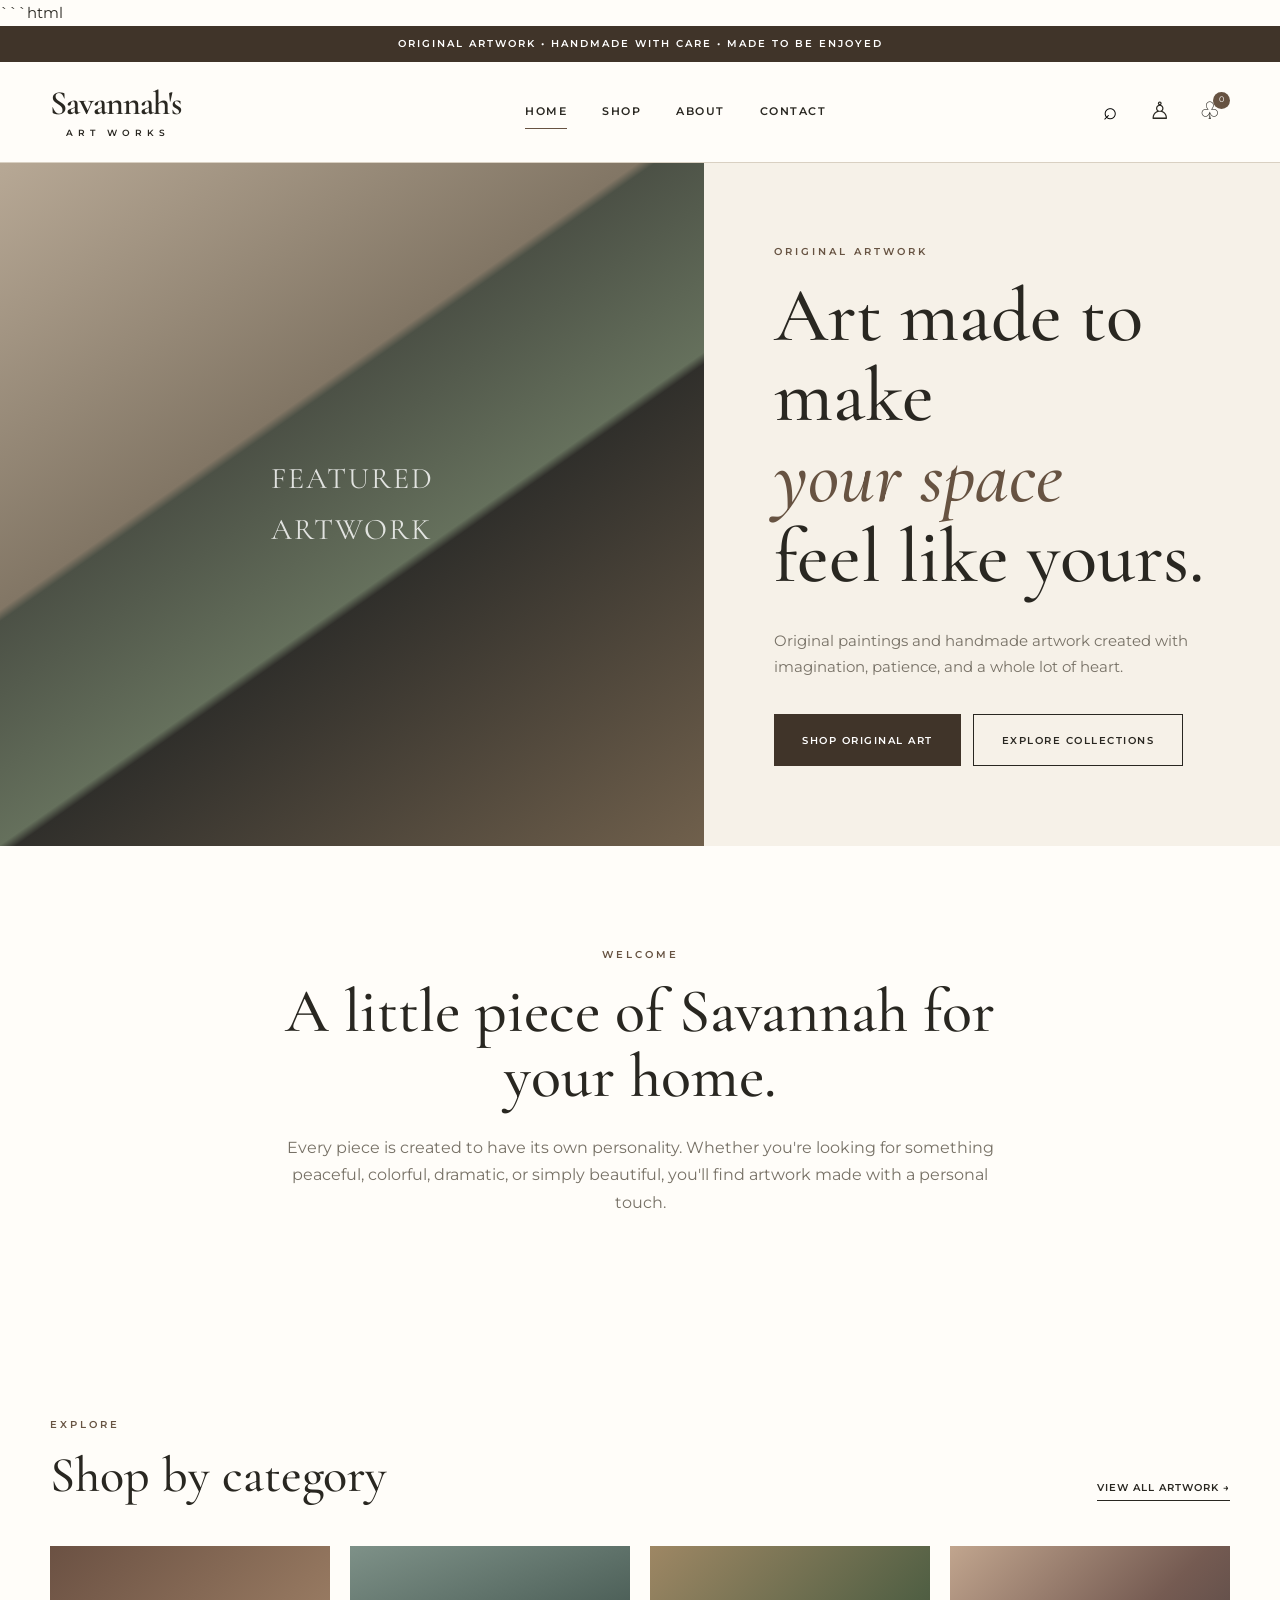
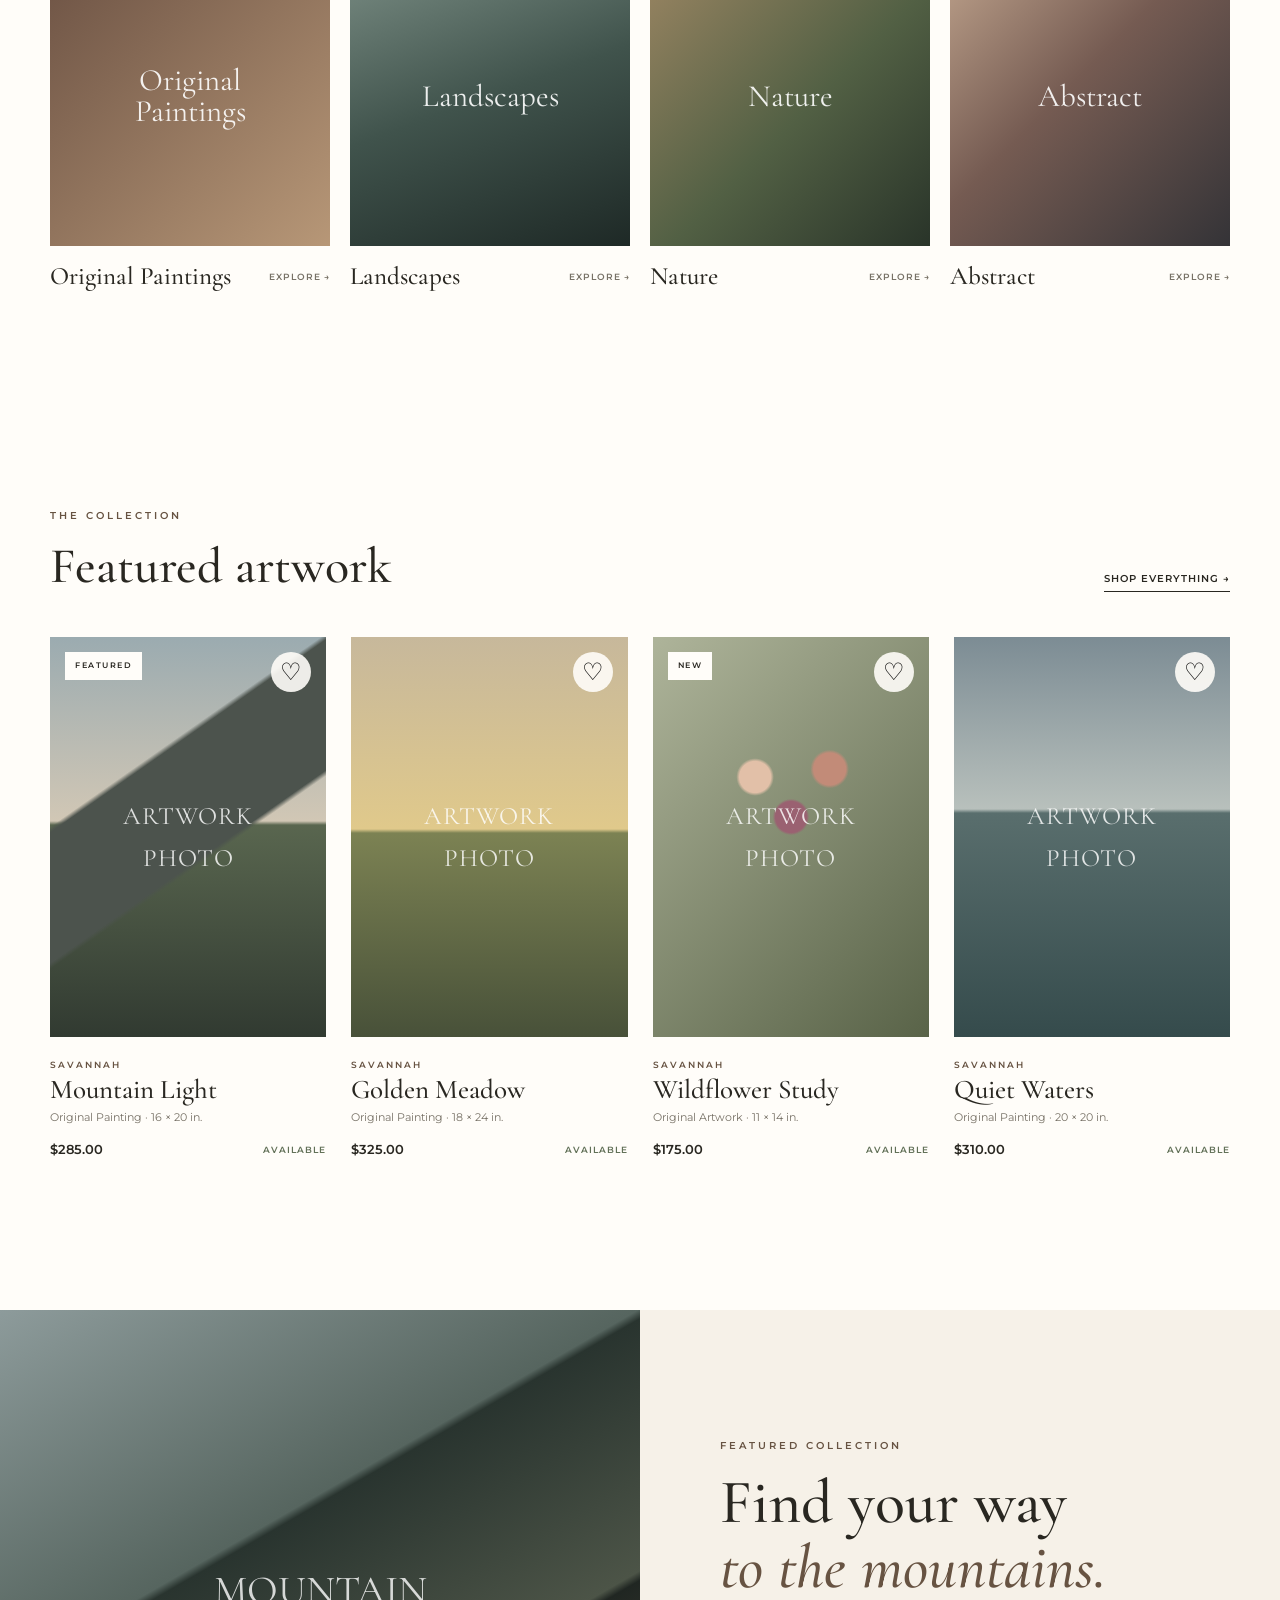
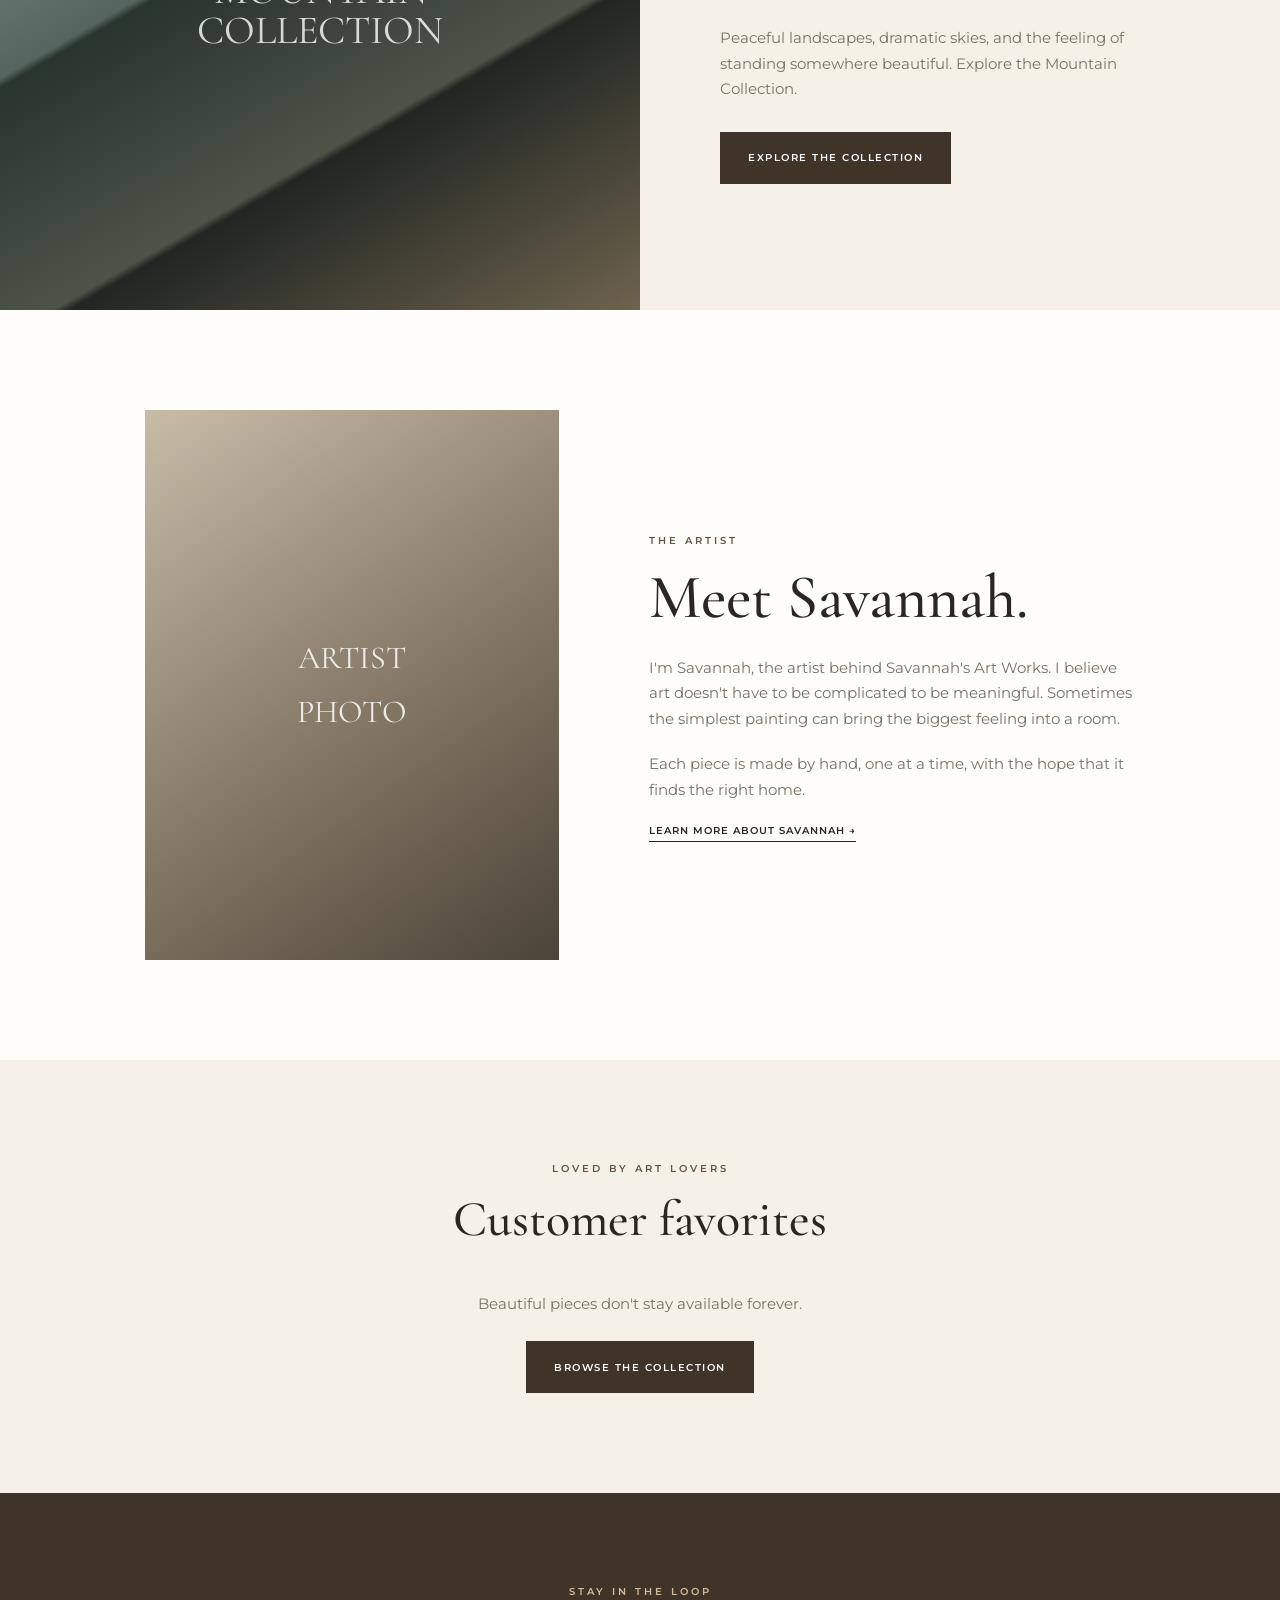
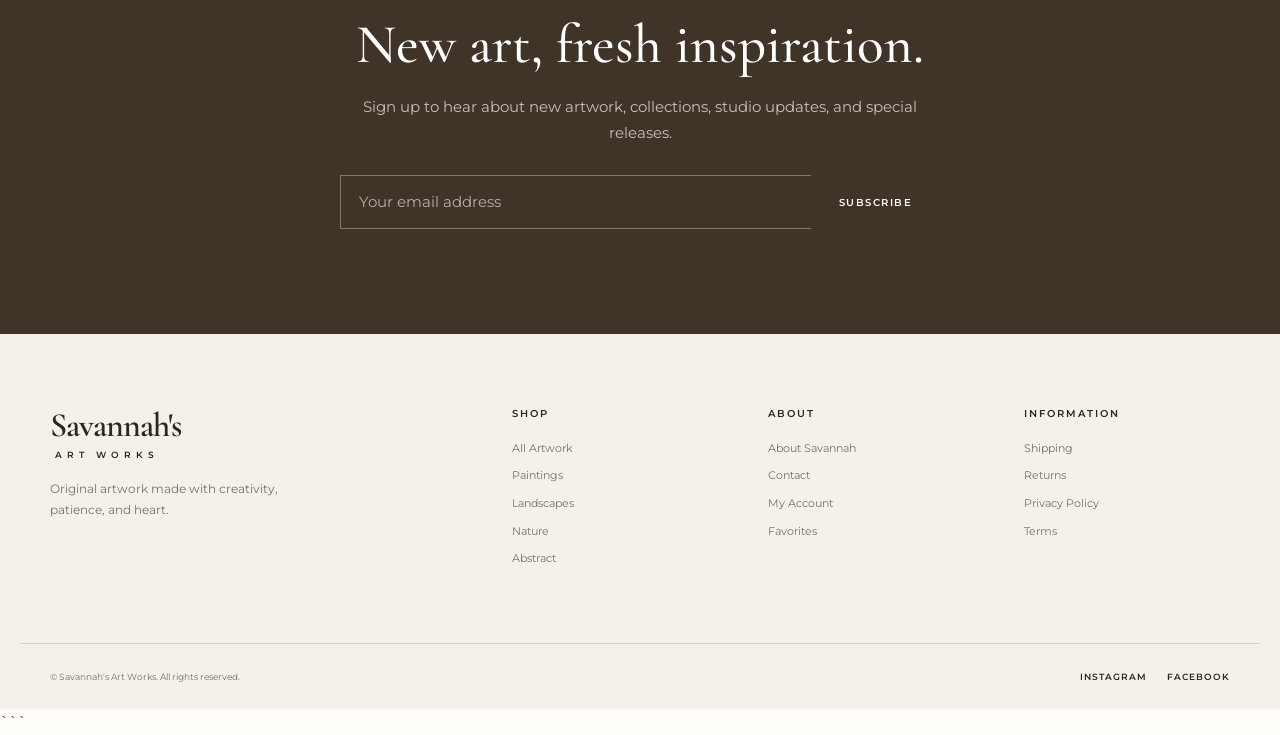
==== index.html @ 3e79ebd4 "starting out" ====
```html
<!-- /Users/terrydodson/savannahs_art_works/index.html -->

<!DOCTYPE html>
<html lang="en">
<head>
    <meta charset="UTF-8">
    <meta name="viewport" content="width=device-width, initial-scale=1.0">

    <title>Savannah's Art Works | Original Art & Paintings</title>

    <meta
        name="description"
        content="Original paintings and artwork by Savannah."
    >

    <link rel="stylesheet" href="style.css">
</head>

<body>

    <!-- Announcement -->
    <div class="announcement-bar">
        <p>Original artwork • Handmade with care • Made to be enjoyed</p>
    </div>

    <!-- Header -->
    <header class="site-header">
        <div class="header-inner">

            <a href="index.html" class="logo">
                <span class="logo-main">Savannah's</span>
                <span class="logo-sub">Art Works</span>
            </a>

            <nav class="main-navigation" aria-label="Main navigation">
                <a href="index.html" class="active">Home</a>
                <a href="pages/shop.html">Shop</a>
                <a href="pages/about.html">About</a>
                <a href="pages/contact.html">Contact</a>
            </nav>

            <div class="header-actions">
                <button class="header-icon" id="searchButton" type="button" aria-label="Search">
                    <span>⌕</span>
                </button>

                <a href="pages/account.html" class="header-icon" aria-label="Account">
                    <span>♙</span>
                </a>

                <a href="pages/cart.html" class="header-icon cart-button" aria-label="Shopping cart">
                    <span>♧</span>
                    <span class="cart-count">0</span>
                </a>

                <button
                    class="mobile-menu-button"
                    id="mobileMenuButton"
                    type="button"
                    aria-label="Open menu"
                    aria-expanded="false"
                >
                    <span></span>
                    <span></span>
                    <span></span>
                </button>
            </div>
        </div>

        <nav class="mobile-navigation" id="mobileNavigation" aria-label="Mobile navigation">
            <a href="index.html">Home</a>
            <a href="pages/shop.html">Shop</a>
            <a href="pages/about.html">About</a>
            <a href="pages/contact.html">Contact</a>
            <a href="pages/account.html">My Account</a>
            <a href="pages/cart.html">Cart</a>
        </nav>
    </header>

    <!-- Search -->
    <div class="search-overlay" id="searchOverlay" aria-hidden="true">
        <div class="search-box">

            <button class="search-close" id="searchClose" type="button" aria-label="Close search">
                ×
            </button>

            <p class="eyebrow">SEARCH THE COLLECTION</p>

            <h2>Find something beautiful.</h2>

            <div class="search-input-wrapper">
                <label for="siteSearch" class="sr-only">Search artwork</label>

                <input
                    type="search"
                    id="siteSearch"
                    placeholder="Search artwork..."
                    autocomplete="off"
                >

                <button id="performSearch" type="button">
                    Search
                </button>
            </div>

            <p class="search-message" id="searchMessage"></p>
        </div>
    </div>

    <main>

        <!-- Hero -->
        <section class="hero">

            <div class="hero-image">
                <div class="hero-art">
                    <span>Featured<br>Artwork</span>
                </div>
            </div>

            <div class="hero-content">
                <p class="eyebrow">ORIGINAL ARTWORK</p>

                <h1>
                    Art made to make
                    <em>your space</em>
                    feel like yours.
                </h1>

                <p class="hero-description">
                    Original paintings and handmade artwork created
                    with imagination, patience, and a whole lot of heart.
                </p>

                <div class="hero-buttons">
                    <a href="pages/shop.html" class="button button-dark">
                        Shop Original Art
                    </a>

                    <a href="pages/shop.html" class="button button-outline">
                        Explore Collections
                    </a>
                </div>
            </div>

        </section>

        <!-- Introduction -->
        <section class="intro-section">
            <div class="section-narrow">

                <p class="eyebrow">WELCOME</p>

                <h2>
                    A little piece of Savannah
                    for your home.
                </h2>

                <p>
                    Every piece is created to have its own personality.
                    Whether you're looking for something peaceful,
                    colorful, dramatic, or simply beautiful, you'll find
                    artwork made with a personal touch.
                </p>

            </div>
        </section>

        <!-- Categories -->
        <section class="categories-section">

            <div class="section-heading">
                <div>
                    <p class="eyebrow">EXPLORE</p>
                    <h2>Shop by category</h2>
                </div>

                <a href="pages/shop.html" class="text-link">
                    View all artwork →
                </a>
            </div>

            <div class="category-grid">

                <a href="pages/shop.html?category=paintings" class="category-card">
                    <div class="category-image category-paintings">
                        <span>Original<br>Paintings</span>
                    </div>

                    <div class="category-info">
                        <h3>Original Paintings</h3>
                        <span>Explore →</span>
                    </div>
                </a>

                <a href="pages/shop.html?category=landscapes" class="category-card">
                    <div class="category-image category-landscapes">
                        <span>Landscapes</span>
                    </div>

                    <div class="category-info">
                        <h3>Landscapes</h3>
                        <span>Explore →</span>
                    </div>
                </a>

                <a href="pages/shop.html?category=nature" class="category-card">
                    <div class="category-image category-nature">
                        <span>Nature</span>
                    </div>

                    <div class="category-info">
                        <h3>Nature</h3>
                        <span>Explore →</span>
                    </div>
                </a>

                <a href="pages/shop.html?category=abstract" class="category-card">
                    <div class="category-image category-abstract">
                        <span>Abstract</span>
                    </div>

                    <div class="category-info">
                        <h3>Abstract</h3>
                        <span>Explore →</span>
                    </div>
                </a>

            </div>
        </section>

        <!-- Featured Products -->
        <section class="products-section">

            <div class="section-heading">
                <div>
                    <p class="eyebrow">THE COLLECTION</p>
                    <h2>Featured artwork</h2>
                </div>

                <a href="pages/shop.html" class="text-link">
                    Shop everything →
                </a>
            </div>

            <div class="product-grid">

                <article class="product-card" data-name="Mountain Light" data-category="landscapes paintings">
                    <div class="product-image">

                        <span class="product-badge">Featured</span>

                        <button
                            class="favorite-button"
                            type="button"
                            aria-label="Add Mountain Light to favorites"
                            data-product-id="mountain-light"
                        >
                            ♡
                        </button>

                        <a href="pages/product.html?id=mountain-light">
                            <div class="placeholder-art art-mountain">
                                <span>Artwork<br>Photo</span>
                            </div>
                        </a>
                    </div>

                    <div class="product-information">
                        <p class="product-artist">Savannah</p>

                        <h3>
                            <a href="pages/product.html?id=mountain-light">
                                Mountain Light
                            </a>
                        </h3>

                        <p class="product-details">
                            Original Painting · 16 × 20 in.
                        </p>

                        <div class="product-bottom">
                            <span class="product-price">$285.00</span>
                            <span class="product-availability">Available</span>
                        </div>
                    </div>
                </article>

                <article class="product-card" data-name="Golden Meadow" data-category="landscapes nature paintings">
                    <div class="product-image">

                        <button
                            class="favorite-button"
                            type="button"
                            aria-label="Add Golden Meadow to favorites"
                            data-product-id="golden-meadow"
                        >
                            ♡
                        </button>

                        <a href="pages/product.html?id=golden-meadow">
                            <div class="placeholder-art art-meadow">
                                <span>Artwork<br>Photo</span>
                            </div>
                        </a>
                    </div>

                    <div class="product-information">
                        <p class="product-artist">Savannah</p>

                        <h3>
                            <a href="pages/product.html?id=golden-meadow">
                                Golden Meadow
                            </a>
                        </h3>

                        <p class="product-details">
                            Original Painting · 18 × 24 in.
                        </p>

                        <div class="product-bottom">
                            <span class="product-price">$325.00</span>
                            <span class="product-availability">Available</span>
                        </div>
                    </div>
                </article>

                <article class="product-card" data-name="Wildflower Study" data-category="nature paintings">
                    <div class="product-image">

                        <span class="product-badge">New</span>

                        <button
                            class="favorite-button"
                            type="button"
                            aria-label="Add Wildflower Study to favorites"
                            data-product-id="wildflower-study"
                        >
                            ♡
                        </button>

                        <a href="pages/product.html?id=wildflower-study">
                            <div class="placeholder-art art-flower">
                                <span>Artwork<br>Photo</span>
                            </div>
                        </a>
                    </div>

                    <div class="product-information">
                        <p class="product-artist">Savannah</p>

                        <h3>
                            <a href="pages/product.html?id=wildflower-study">
                                Wildflower Study
                            </a>
                        </h3>

                        <p class="product-details">
                            Original Artwork · 11 × 14 in.
                        </p>

                        <div class="product-bottom">
                            <span class="product-price">$175.00</span>
                            <span class="product-availability">Available</span>
                        </div>
                    </div>
                </article>

                <article class="product-card" data-name="Quiet Waters" data-category="landscapes paintings">
                    <div class="product-image">

                        <button
                            class="favorite-button"
                            type="button"
                            aria-label="Add Quiet Waters to favorites"
                            data-product-id="quiet-waters"
                        >
                            ♡
                        </button>

                        <a href="pages/product.html?id=quiet-waters">
                            <div class="placeholder-art art-water">
                                <span>Artwork<br>Photo</span>
                            </div>
                        </a>
                    </div>

                    <div class="product-information">
                        <p class="product-artist">Savannah</p>

                        <h3>
                            <a href="pages/product.html?id=quiet-waters">
                                Quiet Waters
                            </a>
                        </h3>

                        <p class="product-details">
                            Original Painting · 20 × 20 in.
                        </p>

                        <div class="product-bottom">
                            <span class="product-price">$310.00</span>
                            <span class="product-availability">Available</span>
                        </div>
                    </div>
                </article>

            </div>
        </section>

        <!-- Collection Feature -->
        <section class="collection-feature">

            <div class="collection-image">
                <div class="collection-placeholder">
                    <span>Mountain<br>Collection</span>
                </div>
            </div>

            <div class="collection-content">

                <p class="eyebrow">FEATURED COLLECTION</p>

                <h2>
                    Find your way
                    <em>to the mountains.</em>
                </h2>

                <p>
                    Peaceful landscapes, dramatic skies, and the feeling
                    of standing somewhere beautiful. Explore the Mountain
                    Collection.
                </p>

                <a
                    href="pages/shop.html?collection=mountains"
                    class="button button-dark"
                >
                    Explore the Collection
                </a>

            </div>
        </section>

        <!-- Artist -->
        <section class="artist-section">

            <div class="artist-image">
                <div class="artist-placeholder">
                    <span>Artist<br>Photo</span>
                </div>
            </div>

            <div class="artist-content">

                <p class="eyebrow">THE ARTIST</p>

                <h2>Meet Savannah.</h2>

                <p>
                    I'm Savannah, the artist behind Savannah's Art Works.
                    I believe art doesn't have to be complicated to be
                    meaningful. Sometimes the simplest painting can bring
                    the biggest feeling into a room.
                </p>

                <p>
                    Each piece is made by hand, one at a time, with the
                    hope that it finds the right home.
                </p>

                <a href="pages/about.html" class="text-link">
                    Learn more about Savannah →
                </a>

            </div>
        </section>

        <!-- Favorites -->
        <section class="favorites-section">

            <div class="section-heading centered">
                <div>
                    <p class="eyebrow">LOVED BY ART LOVERS</p>
                    <h2>Customer favorites</h2>
                </div>
            </div>

            <div class="favorite-message">
                <p>Beautiful pieces don't stay available forever.</p>

                <a href="pages/shop.html" class="button button-dark">
                    Browse the Collection
                </a>
            </div>
        </section>

        <!-- Newsletter -->
        <section class="newsletter-section">

            <div class="newsletter-inner">

                <p class="eyebrow">STAY IN THE LOOP</p>

                <h2>New art, fresh inspiration.</h2>

                <p>
                    Sign up to hear about new artwork, collections,
                    studio updates, and special releases.
                </p>

                <form class="newsletter-form" id="newsletterForm">

                    <label for="newsletterEmail" class="sr-only">
                        Email address
                    </label>

                    <input
                        type="email"
                        id="newsletterEmail"
                        placeholder="Your email address"
                        required
                    >

                    <button type="submit" class="button button-dark">
                        Subscribe
                    </button>
                </form>

                <p class="newsletter-message" id="newsletterMessage"></p>

            </div>
        </section>

    </main>

    <!-- Footer -->
    <footer class="site-footer">

        <div class="footer-main">

            <div class="footer-brand">

                <a href="index.html" class="logo footer-logo">
                    <span class="logo-main">Savannah's</span>
                    <span class="logo-sub">Art Works</span>
                </a>

                <p>
                    Original artwork made with creativity,
                    patience, and heart.
                </p>
            </div>

            <div class="footer-column">
                <h3>Shop</h3>
                <a href="pages/shop.html">All Artwork</a>
                <a href="pages/shop.html?category=paintings">Paintings</a>
                <a href="pages/shop.html?category=landscapes">Landscapes</a>
                <a href="pages/shop.html?category=nature">Nature</a>
                <a href="pages/shop.html?category=abstract">Abstract</a>
            </div>

            <div class="footer-column">
                <h3>About</h3>
                <a href="pages/about.html">About Savannah</a>
                <a href="pages/contact.html">Contact</a>
                <a href="pages/account.html">My Account</a>
                <a href="pages/favorites.html">Favorites</a>
            </div>

            <div class="footer-column">
                <h3>Information</h3>
                <a href="#">Shipping</a>
                <a href="#">Returns</a>
                <a href="#">Privacy Policy</a>
                <a href="#">Terms</a>
            </div>

        </div>

        <div class="footer-bottom">

            <p>
                © <span id="currentYear"></span> Savannah's Art Works.
                All rights reserved.
            </p>

            <div class="social-links">
                <a href="#" aria-label="Instagram">Instagram</a>
                <a href="#" aria-label="Facebook">Facebook</a>
            </div>

        </div>

    </footer>

    <script src="script.js"></script>

</body>
</html>
```
---- style.css ----
/* /Users/terrydodson/savannahs_art_works/style.css */

/* ==========================================
   FONTS & VARIABLES
   ========================================== */

@import url('https://fonts.googleapis.com/css2?family=Cormorant+Garamond:wght@400;500;600;700&family=Montserrat:wght@400;500;600;700&display=swap');

:root {
    --cream: #f6f1e8;
    --cream-dark: #ebe2d4;
    --paper: #fffdf9;
    --ink: #292721;
    --muted: #777166;
    --line: #d9d0c2;
    --brown: #675342;
    --brown-dark: #403429;
    --white: #ffffff;

    --serif: 'Cormorant Garamond', Georgia, serif;
    --sans: 'Montserrat', Arial, sans-serif;

    --max-width: 1240px;
    --section-padding: 100px;
}

/* ==========================================
   RESET
   ========================================== */

* {
    box-sizing: border-box;
    margin: 0;
    padding: 0;
}

html {
    scroll-behavior: smooth;
}

body {
    background: var(--paper);
    color: var(--ink);
    font-family: var(--sans);
    font-size: 15px;
    line-height: 1.7;
}

img {
    display: block;
    max-width: 100%;
}

a {
    color: inherit;
    text-decoration: none;
}

button,
input {
    font: inherit;
}

button {
    cursor: pointer;
}

::selection {
    background: var(--brown);
    color: var(--white);
}

/* ==========================================
   ACCESSIBILITY
   ========================================== */

.sr-only {
    position: absolute;
    width: 1px;
    height: 1px;
    padding: 0;
    margin: -1px;
    overflow: hidden;
    clip: rect(0, 0, 0, 0);
    white-space: nowrap;
    border: 0;
}

/* ==========================================
   ANNOUNCEMENT
   ========================================== */

.announcement-bar {
    align-items: center;
    background: var(--brown-dark);
    color: var(--white);
    display: flex;
    justify-content: center;
    min-height: 36px;
    padding: 7px 20px;
}

.announcement-bar p {
    font-size: 10px;
    font-weight: 600;
    letter-spacing: 2px;
    text-align: center;
    text-transform: uppercase;
}

/* ==========================================
   HEADER
   ========================================== */

.site-header {
    background: var(--paper);
    border-bottom: 1px solid var(--line);
    position: relative;
    z-index: 100;
}

.header-inner {
    align-items: center;
    display: flex;
    justify-content: space-between;
    margin: 0 auto;
    max-width: var(--max-width);
    min-height: 100px;
    padding: 20px 30px;
}

.logo {
    align-items: center;
    display: flex;
    flex-direction: column;
    line-height: 1;
    text-align: center;
}

.logo-main {
    font-family: var(--serif);
    font-size: 34px;
    font-weight: 600;
    letter-spacing: -1px;
}

.logo-sub {
    font-family: var(--sans);
    font-size: 9px;
    font-weight: 600;
    letter-spacing: 5px;
    margin-left: 5px;
    margin-top: 7px;
    text-transform: uppercase;
}

.main-navigation {
    display: flex;
    gap: 35px;
    margin-left: 80px;
}

.main-navigation a {
    font-size: 11px;
    font-weight: 600;
    letter-spacing: 1.5px;
    padding: 8px 0;
    position: relative;
    text-transform: uppercase;
}

.main-navigation a::after {
    background: var(--brown);
    bottom: 0;
    content: '';
    height: 1px;
    left: 0;
    position: absolute;
    transform: scaleX(0);
    transform-origin: center;
    transition: transform 0.25s ease;
    width: 100%;
}

.main-navigation a:hover::after,
.main-navigation a.active::after {
    transform: scaleX(1);
}

.header-actions {
    align-items: center;
    display: flex;
    gap: 10px;
}

.header-icon {
    align-items: center;
    background: transparent;
    border: 0;
    display: flex;
    font-size: 24px;
    height: 40px;
    justify-content: center;
    position: relative;
    width: 40px;
}

.header-icon:hover {
    color: var(--brown);
}

.cart-count {
    align-items: center;
    background: var(--brown);
    border-radius: 50%;
    color: var(--white);
    display: flex;
    font-family: var(--sans);
    font-size: 8px;
    height: 17px;
    justify-content: center;
    position: absolute;
    right: 0;
    top: 0;
    width: 17px;
}

.mobile-menu-button {
    background: transparent;
    border: 0;
    display: none;
    flex-direction: column;
    gap: 5px;
    padding: 10px;
}

.mobile-menu-button span {
    background: var(--ink);
    display: block;
    height: 1px;
    transition: 0.25s ease;
    width: 23px;
}

.mobile-navigation {
    display: none;
}

/* ==========================================
   SEARCH
   ========================================== */

.search-overlay {
    align-items: center;
    background: rgba(41, 39, 33, 0.78);
    display: flex;
    inset: 0;
    justify-content: center;
    opacity: 0;
    pointer-events: none;
    position: fixed;
    transition: opacity 0.25s ease;
    z-index: 500;
}

.search-overlay.open {
    opacity: 1;
    pointer-events: auto;
}

.search-box {
    background: var(--paper);
    max-width: 700px;
    padding: 70px;
    position: relative;
    width: calc(100% - 40px);
}

.search-close {
    background: transparent;
    border: 0;
    font-size: 32px;
    line-height: 1;
    position: absolute;
    right: 25px;
    top: 20px;
}

.search-box h2 {
    font-family: var(--serif);
    font-size: 45px;
    font-weight: 500;
    margin-bottom: 30px;
}

.search-input-wrapper {
    display: flex;
}

.search-input-wrapper input {
    background: transparent;
    border: 1px solid var(--line);
    border-right: 0;
    min-height: 55px;
    outline: 0;
    padding: 0 18px;
    width: 100%;
}

.search-input-wrapper input:focus {
    border-color: var(--brown);
}

.search-input-wrapper button {
    background: var(--brown-dark);
    border: 1px solid var(--brown-dark);
    color: var(--white);
    font-size: 11px;
    font-weight: 600;
    letter-spacing: 1px;
    padding: 0 30px;
    text-transform: uppercase;
}

.search-message {
    color: var(--brown);
    font-size: 12px;
    margin-top: 15px;
}

/* ==========================================
   TYPOGRAPHY
   ========================================== */

.eyebrow {
    color: var(--brown);
    font-size: 10px;
    font-weight: 600;
    letter-spacing: 3px;
    margin-bottom: 16px;
    text-transform: uppercase;
}

h1,
h2,
h3 {
    font-family: var(--serif);
    font-weight: 500;
    line-height: 1.05;
}

h1 {
    font-size: clamp(48px, 6vw, 82px);
}

h2 {
    font-size: clamp(40px, 5vw, 62px);
}

h3 {
    font-size: 25px;
}

/* ==========================================
   BUTTONS
   ========================================== */

.button {
    align-items: center;
    display: inline-flex;
    font-size: 10px;
    font-weight: 600;
    justify-content: center;
    letter-spacing: 1.5px;
    min-height: 52px;
    padding: 0 28px;
    text-transform: uppercase;
    transition: 0.25s ease;
}

.button-dark {
    background: var(--brown-dark);
    color: var(--white);
}

.button-dark:hover {
    background: var(--brown);
}

.button-outline {
    border: 1px solid var(--ink);
}

.button-outline:hover {
    background: var(--ink);
    color: var(--white);
}

.text-link {
    border-bottom: 1px solid var(--ink);
    font-size: 10px;
    font-weight: 600;
    letter-spacing: 1px;
    padding-bottom: 4px;
    text-transform: uppercase;
    transition: 0.2s ease;
}

.text-link:hover {
    border-color: var(--brown);
    color: var(--brown);
}

/* ==========================================
   HERO
   ========================================== */

.hero {
    background: var(--cream);
    display: grid;
    grid-template-columns: 1.1fr 0.9fr;
    min-height: 680px;
}

.hero-image {
    min-height: 600px;
    overflow: hidden;
}

.hero-art {
    align-items: center;
    background:
        linear-gradient(
            145deg,
            #b7a895 0%,
            #827665 38%,
            #4c5146 39%,
            #65705c 58%,
            #302f2b 59%,
            #70604c 100%
        );
    color: rgba(255, 255, 255, 0.82);
    display: flex;
    font-family: var(--serif);
    font-size: 30px;
    height: 100%;
    justify-content: center;
    letter-spacing: 2px;
    min-height: 600px;
    text-align: center;
    text-transform: uppercase;
}

.hero-content {
    align-self: center;
    max-width: 600px;
    padding: 80px 70px;
}

.hero-content h1 em {
    color: var(--brown);
    display: block;
    font-style: italic;
}

.hero-description {
    color: var(--muted);
    font-size: 15px;
    margin: 30px 0 35px;
    max-width: 470px;
}

.hero-buttons {
    display: flex;
    flex-wrap: wrap;
    gap: 12px;
}

/* ==========================================
   INTRO
   ========================================== */

.intro-section {
    background: var(--paper);
    padding: var(--section-padding) 30px;
    text-align: center;
}

.section-narrow {
    margin: 0 auto;
    max-width: 750px;
}

.section-narrow h2 {
    margin-bottom: 25px;
}

.section-narrow > p:last-child {
    color: var(--muted);
    font-size: 16px;
}

/* ==========================================
   SECTION HEADINGS
   ========================================== */

.categories-section,
.products-section {
    margin: 0 auto;
    max-width: var(--max-width);
    padding: var(--section-padding) 30px;
}

.section-heading {
    align-items: end;
    display: flex;
    justify-content: space-between;
    margin-bottom: 45px;
}

.section-heading h2 {
    font-size: 50px;
}

.section-heading.centered {
    align-items: center;
    justify-content: center;
    text-align: center;
}

/* ==========================================
   CATEGORIES
   ========================================== */

.category-grid {
    display: grid;
    gap: 20px;
    grid-template-columns: repeat(4, 1fr);
}

.category-card {
    display: block;
}

.category-image {
    align-items: center;
    display: flex;
    height: 300px;
    justify-content: center;
    overflow: hidden;
    position: relative;
    transition: transform 0.4s ease;
}

.category-card:hover .category-image {
    transform: translateY(-5px);
}

.category-image span {
    color: rgba(255, 255, 255, 0.9);
    font-family: var(--serif);
    font-size: 31px;
    line-height: 1;
    text-align: center;
}

.category-paintings {
    background: linear-gradient(135deg, #6b5143, #b79777);
}

.category-landscapes {
    background: linear-gradient(160deg, #7e9188, #40534c 50%, #1e2926);
}

.category-nature {
    background: linear-gradient(135deg, #9e8764, #526044 55%, #293429);
}

.category-abstract {
    background: linear-gradient(135deg, #c1a58e, #755b52 45%, #343337);
}

.category-info {
    align-items: center;
    display: flex;
    justify-content: space-between;
    padding: 17px 0;
}

.category-info h3 {
    font-size: 25px;
}

.category-info span {
    color: var(--muted);
    font-size: 9px;
    font-weight: 600;
    letter-spacing: 1px;
    text-transform: uppercase;
}

/* ==========================================
   PRODUCTS
   ========================================== */

.product-grid {
    display: grid;
    gap: 25px;
    grid-template-columns: repeat(4, 1fr);
}

.product-image {
    background: var(--cream);
    overflow: hidden;
    position: relative;
}

.placeholder-art {
    align-items: center;
    display: flex;
    height: 400px;
    justify-content: center;
    overflow: hidden;
    position: relative;
    transition: transform 0.5s ease;
}

.product-card:hover .placeholder-art {
    transform: scale(1.03);
}

.placeholder-art span {
    color: rgba(255, 255, 255, 0.82);
    font-family: var(--serif);
    font-size: 25px;
    letter-spacing: 1px;
    text-align: center;
    text-transform: uppercase;
}

.art-mountain {
    background:
        linear-gradient(145deg, transparent 0 32%, #4c534d 33% 55%, transparent 56%),
        linear-gradient(180deg, #9babb0 0%, #d1c7b5 46%, #59664f 47%, #313a31 100%);
}

.art-meadow {
    background:
        linear-gradient(180deg, #c7b89b 0%, #e0c98b 48%, #7c8253 49%, #485139 100%);
}

.art-flower {
    background:
        radial-gradient(circle at 50% 45%, #9a6171 0 6%, transparent 7%),
        radial-gradient(circle at 37% 35%, #e2c0a8 0 5%, transparent 6%),
        radial-gradient(circle at 64% 33%, #c28b78 0 5%, transparent 6%),
        linear-gradient(135deg, #aeb49a, #596348);
}

.art-water {
    background:
        linear-gradient(180deg, #7c8c94 0%, #b8c0bc 43%, #596e6d 44%, #354b4c 100%);
}

.product-badge {
    background: var(--paper);
    font-size: 8px;
    font-weight: 600;
    left: 15px;
    letter-spacing: 1.5px;
    padding: 7px 10px;
    position: absolute;
    text-transform: uppercase;
    top: 15px;
    z-index: 2;
}

.favorite-button {
    align-items: center;
    background: rgba(255, 253, 249, 0.9);
    border: 0;
    border-radius: 50%;
    display: flex;
    font-size: 24px;
    height: 40px;
    justify-content: center;
    position: absolute;
    right: 15px;
    top: 15px;
    transition: 0.2s ease;
    width: 40px;
    z-index: 2;
}

.favorite-button:hover,
.favorite-button.active {
    background: var(--brown-dark);
    color: var(--white);
}

.product-information {
    padding: 20px 0;
}

.product-artist {
    color: var(--brown);
    font-size: 9px;
    font-weight: 600;
    letter-spacing: 2px;
    margin-bottom: 4px;
    text-transform: uppercase;
}

.product-information h3 {
    font-size: 27px;
}

.product-information h3 a:hover {
    color: var(--brown);
}

.product-details {
    color: var(--muted);
    font-size: 11px;
    margin-top: 3px;
}

.product-bottom {
    align-items: center;
    display: flex;
    justify-content: space-between;
    margin-top: 12px;
}

.product-price {
    font-size: 13px;
    font-weight: 600;
}

.product-availability {
    color: #617057;
    font-size: 9px;
    font-weight: 600;
    letter-spacing: 1px;
    text-transform: uppercase;
}

/* ==========================================
   COLLECTION
   ========================================== */

.collection-feature {
    background: var(--cream);
    display: grid;
    grid-template-columns: 1fr 1fr;
    margin-top: 30px;
}

.collection-image {
    min-height: 600px;
}

.collection-placeholder {
    align-items: center;
    background:
        linear-gradient(150deg, #8d9b9b 0%, #56655f 38%, #29342f 39%, #4c5447 65%, #202622 66%, #6e634e 100%);
    color: rgba(255, 255, 255, 0.8);
    display: flex;
    font-family: var(--serif);
    font-size: 40px;
    height: 100%;
    justify-content: center;
    line-height: 1;
    min-height: 600px;
    text-align: center;
    text-transform: uppercase;
}

.collection-content {
    align-self: center;
    max-width: 570px;
    padding: 80px;
}

.collection-content h2 em {
    color: var(--brown);
    display: block;
    font-style: italic;
}

.collection-content p:not(.eyebrow) {
    color: var(--muted);
    margin: 25px 0 30px;
}

/* ==========================================
   ARTIST
   ========================================== */

.artist-section {
    align-items: center;
    display: grid;
    gap: 90px;
    grid-template-columns: 0.85fr 1fr;
    margin: 0 auto;
    max-width: 1050px;
    padding: var(--section-padding) 30px;
}

.artist-image {
    min-height: 550px;
}

.artist-placeholder {
    align-items: center;
    background: linear-gradient(145deg, #c8bca9, #847765 55%, #4c4439);
    color: rgba(255, 255, 255, 0.85);
    display: flex;
    font-family: var(--serif);
    font-size: 32px;
    height: 100%;
    justify-content: center;
    min-height: 550px;
    text-align: center;
    text-transform: uppercase;
}

.artist-content h2 {
    margin-bottom: 25px;
}

.artist-content p:not(.eyebrow) {
    color: var(--muted);
    margin-bottom: 20px;
}

/* ==========================================
   FAVORITES
   ========================================== */

.favorites-section {
    background: var(--cream);
    padding: var(--section-padding) 30px;
}

.favorite-message {
    align-items: center;
    display: flex;
    flex-direction: column;
    gap: 25px;
    justify-content: center;
    text-align: center;
}

.favorite-message p {
    color: var(--muted);
}

/* ==========================================
   NEWSLETTER
   ========================================== */

.newsletter-section {
    background: var(--brown-dark);
    color: var(--white);
    padding: 90px 30px;
    text-align: center;
}

.newsletter-inner {
    margin: 0 auto;
    max-width: 700px;
}

.newsletter-section .eyebrow {
    color: #d1bca3;
}

.newsletter-section h2 {
    font-size: 55px;
}

.newsletter-section > .newsletter-inner > p:not(.eyebrow):not(.newsletter-message) {
    color: #c8c0b6;
    margin: 20px auto 30px;
    max-width: 570px;
}

.newsletter-form {
    display: flex;
    margin: 0 auto;
    max-width: 600px;
}

.newsletter-form input {
    background: transparent;
    border: 1px solid #82796e;
    border-right: 0;
    color: var(--white);
    min-height: 54px;
    outline: 0;
    padding: 0 18px;
    width: 100%;
}

.newsletter-form input::placeholder {
    color: #b7afa5;
}

.newsletter-form input:focus {
    border-color: var(--white);
}

.newsletter-form .button {
    border: 0;
    flex-shrink: 0;
}

.newsletter-message {
    font-size: 12px;
    margin-top: 15px;
}

/* ==========================================
   FOOTER
   ========================================== */

.site-footer {
    background: var(--cream);
}

.footer-main {
    display: grid;
    gap: 50px;
    grid-template-columns: 2fr repeat(3, 1fr);
    margin: 0 auto;
    max-width: var(--max-width);
    padding: 75px 30px;
}

.footer-brand p {
    color: var(--muted);
    font-size: 12px;
    margin-top: 20px;
    max-width: 250px;
}

.footer-logo {
    align-items: flex-start;
}

.footer-column {
    display: flex;
    flex-direction: column;
    gap: 9px;
}

.footer-column h3 {
    font-family: var(--sans);
    font-size: 10px;
    font-weight: 600;
    letter-spacing: 2px;
    margin-bottom: 10px;
    text-transform: uppercase;
}

.footer-column a {
    color: var(--muted);
    font-size: 11px;
}

.footer-column a:hover {
    color: var(--brown);
}

.footer-bottom {
    align-items: center;
    border-top: 1px solid var(--line);
    display: flex;
    justify-content: space-between;
    margin: 0 auto;
    max-width: var(--max-width);
    padding: 25px 30px;
}

.footer-bottom p {
    color: var(--muted);
    font-size: 9px;
}

.social-links {
    display: flex;
    gap: 20px;
}

.social-links a {
    font-size: 9px;
    font-weight: 600;
    letter-spacing: 1px;
    text-transform: uppercase;
}

/* ==========================================
   RESPONSIVE
   ========================================== */

@media (max-width: 1000px) {

    .header-inner {
        min-height: 85px;
    }

    .main-navigation {
        gap: 20px;
        margin-left: 20px;
    }

    .hero {
        grid-template-columns: 1fr;
    }

    .hero-image {
        min-height: 500px;
    }

    .hero-art {
        min-height: 500px;
    }

    .hero-content {
        max-width: none;
        padding: 70px 50px;
    }

    .category-grid,
    .product-grid {
        grid-template-columns: repeat(2, 1fr);
    }

    .collection-feature {
        grid-template-columns: 1fr;
    }

    .collection-image,
    .collection-placeholder {
        min-height: 500px;
    }

    .collection-content {
        max-width: none;
        padding: 70px 50px;
    }

    .artist-section {
        gap: 50px;
        grid-template-columns: 1fr 1fr;
    }

    .footer-main {
        grid-template-columns: 1fr 1fr;
    }
}

@media (max-width: 700px) {

    :root {
        --section-padding: 70px;
    }

    .header-inner {
        padding: 15px 20px;
    }

    .logo-main {
        font-size: 28px;
    }

    .logo-sub {
        font-size: 7px;
        letter-spacing: 3px;
    }

    .main-navigation {
        display: none;
    }

    .mobile-menu-button {
        display: flex;
    }

    .mobile-navigation {
        background: var(--paper);
        border-top: 1px solid var(--line);
        display: flex;
        flex-direction: column;
        max-height: 0;
        overflow: hidden;
        padding: 0 20px;
        transition: max-height 0.3s ease, padding 0.3s ease;
    }

    .mobile-navigation.open {
        max-height: 400px;
        padding: 10px 20px 20px;
    }

    .mobile-navigation a {
        border-bottom: 1px solid var(--line);
        font-size: 11px;
        font-weight: 600;
        letter-spacing: 1px;
        padding: 14px 0;
        text-transform: uppercase;
    }

    .header-actions {
        gap: 0;
    }

    .header-icon {
        font-size: 21px;
        height: 35px;
        width: 35px;
    }

    .hero-content {
        padding: 60px 25px;
    }

    .hero-image,
    .hero-art {
        min-height: 400px;
    }

    .hero-description {
        font-size: 14px;
    }

    .hero-buttons {
        flex-direction: column;
    }

    .hero-buttons .button {
        width: 100%;
    }

    .categories-section,
    .products-section {
        padding-left: 20px;
        padding-right: 20px;
    }

    .section-heading {
        align-items: flex-start;
        flex-direction: column;
        gap: 20px;
    }

    .section-heading h2 {
        font-size: 42px;
    }

    .category-grid,
    .product-grid {
        grid-template-columns: 1fr;
    }

    .category-image {
        height: 280px;
    }

    .placeholder-art {
        height: 430px;
    }

    .collection-content {
        padding: 60px 25px;
    }

    .collection-image,
    .collection-placeholder {
        min-height: 400px;
    }

    .artist-section {
        gap: 40px;
        grid-template-columns: 1fr;
        padding-left: 25px;
        padding-right: 25px;
    }

    .artist-image,
    .artist-placeholder {
        min-height: 450px;
    }

    .newsletter-section {
        padding-left: 20px;
        padding-right: 20px;
    }

    .newsletter-section h2 {
        font-size: 43px;
    }

    .newsletter-form {
        flex-direction: column;
        gap: 10px;
    }

    .newsletter-form input {
        border-right: 1px solid #82796e;
    }

    .newsletter-form .button {
        width: 100%;
    }

    .footer-main {
        grid-template-columns: 1fr 1fr;
        padding-left: 25px;
        padding-right: 25px;
    }

    .footer-brand {
        grid-column: 1 / -1;
    }

    .footer-bottom {
        align-items: flex-start;
        flex-direction: column;
        gap: 15px;
        padding-left: 25px;
        padding-right: 25px;
    }

    .search-box {
        padding: 50px 25px;
    }

    .search-box h2 {
        font-size: 38px;
    }

    .search-input-wrapper {
        flex-direction: column;
        gap: 10px;
    }

    .search-input-wrapper input {
        border-right: 1px solid var(--line);
    }

    .search-input-wrapper button {
        min-height: 50px;
    }
}

@media (max-width: 430px) {

    .announcement-bar p {
        font-size: 8px;
        letter-spacing: 1px;
    }

    .header-icon:nth-child(2) {
        display: none;
    }

    .logo-main {
        font-size: 25px;
    }

    .section-heading h2 {
        font-size: 37px;
    }

    .footer-main {
        grid-template-columns: 1fr;
    }

    .footer-brand {
        grid-column: auto;
    }
}
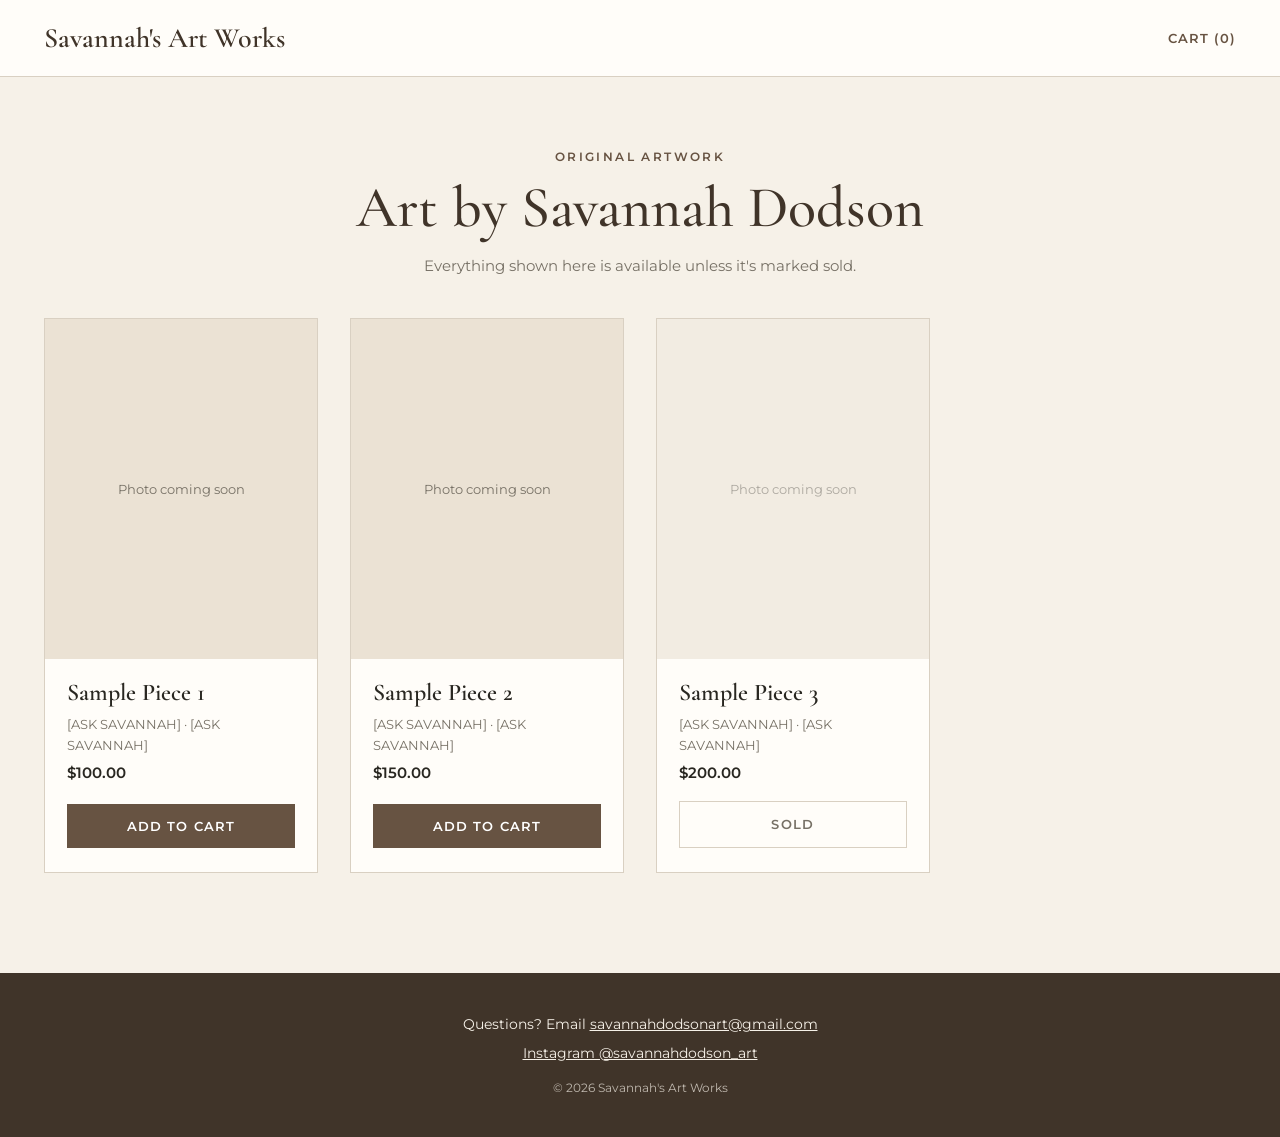
==== commit 356b9f7d: "Simplify to 2 pages with PayPal cart checkout" ====
--- a/index.html
+++ b/index.html
@@ -1,604 +1,53 @@
-```html
-<!-- /Users/terrydodson/savannahs_art_works/index.html -->
-
 <!DOCTYPE html>
 <html lang="en">
 <head>
     <meta charset="UTF-8">
     <meta name="viewport" content="width=device-width, initial-scale=1.0">
-
-    <title>Savannah's Art Works | Original Art & Paintings</title>
-
-    <meta
-        name="description"
-        content="Original paintings and artwork by Savannah."
-    >
-
+    <!-- Draft: keeps Google from listing the site. Remove at launch. -->
+    <meta name="robots" content="noindex, nofollow">
+    <title>Savannah's Art Works</title>
+    <meta name="description" content="Original artwork by Savannah Dodson.">
+    <link rel="preconnect" href="https://fonts.googleapis.com">
+    <link rel="preconnect" href="https://fonts.gstatic.com" crossorigin>
+    <link href="https://fonts.googleapis.com/css2?family=Cormorant+Garamond:wght@500;600&family=Montserrat:wght@400;500;600&display=swap" rel="stylesheet">
     <link rel="stylesheet" href="style.css">
 </head>
-
 <body>
 
-    <!-- Announcement -->
-    <div class="announcement-bar">
-        <p>Original artwork • Handmade with care • Made to be enjoyed</p>
-    </div>
-
-    <!-- Header -->
     <header class="site-header">
-        <div class="header-inner">
-
-            <a href="index.html" class="logo">
-                <span class="logo-main">Savannah's</span>
-                <span class="logo-sub">Art Works</span>
-            </a>
-
-            <nav class="main-navigation" aria-label="Main navigation">
-                <a href="index.html" class="active">Home</a>
-                <a href="pages/shop.html">Shop</a>
-                <a href="pages/about.html">About</a>
-                <a href="pages/contact.html">Contact</a>
-            </nav>
-
-            <div class="header-actions">
-                <button class="header-icon" id="searchButton" type="button" aria-label="Search">
-                    <span>⌕</span>
-                </button>
-
-                <a href="pages/account.html" class="header-icon" aria-label="Account">
-                    <span>♙</span>
-                </a>
-
-                <a href="pages/cart.html" class="header-icon cart-button" aria-label="Shopping cart">
-                    <span>♧</span>
-                    <span class="cart-count">0</span>
-                </a>
-
-                <button
-                    class="mobile-menu-button"
-                    id="mobileMenuButton"
-                    type="button"
-                    aria-label="Open menu"
-                    aria-expanded="false"
-                >
-                    <span></span>
-                    <span></span>
-                    <span></span>
-                </button>
-            </div>
+        <div class="container header-inner">
+            <a href="index.html" class="logo">Savannah's Art Works</a>
+            <a href="cart.html" class="cart-link">Cart (<span class="cart-count">0</span>)</a>
         </div>
-
-        <nav class="mobile-navigation" id="mobileNavigation" aria-label="Mobile navigation">
-            <a href="index.html">Home</a>
-            <a href="pages/shop.html">Shop</a>
-            <a href="pages/about.html">About</a>
-            <a href="pages/contact.html">Contact</a>
-            <a href="pages/account.html">My Account</a>
-            <a href="pages/cart.html">Cart</a>
-        </nav>
     </header>
 
-    <!-- Search -->
-    <div class="search-overlay" id="searchOverlay" aria-hidden="true">
-        <div class="search-box">
-
-            <button class="search-close" id="searchClose" type="button" aria-label="Close search">
-                ×
-            </button>
-
-            <p class="eyebrow">SEARCH THE COLLECTION</p>
-
-            <h2>Find something beautiful.</h2>
-
-            <div class="search-input-wrapper">
-                <label for="siteSearch" class="sr-only">Search artwork</label>
-
-                <input
-                    type="search"
-                    id="siteSearch"
-                    placeholder="Search artwork..."
-                    autocomplete="off"
-                >
-
-                <button id="performSearch" type="button">
-                    Search
-                </button>
-            </div>
-
-            <p class="search-message" id="searchMessage"></p>
-        </div>
-    </div>
-
     <main>
-
-        <!-- Hero -->
-        <section class="hero">
-
-            <div class="hero-image">
-                <div class="hero-art">
-                    <span>Featured<br>Artwork</span>
-                </div>
-            </div>
-
-            <div class="hero-content">
-                <p class="eyebrow">ORIGINAL ARTWORK</p>
-
-                <h1>
-                    Art made to make
-                    <em>your space</em>
-                    feel like yours.
-                </h1>
-
-                <p class="hero-description">
-                    Original paintings and handmade artwork created
-                    with imagination, patience, and a whole lot of heart.
-                </p>
-
-                <div class="hero-buttons">
-                    <a href="pages/shop.html" class="button button-dark">
-                        Shop Original Art
-                    </a>
-
-                    <a href="pages/shop.html" class="button button-outline">
-                        Explore Collections
-                    </a>
-                </div>
-            </div>
-
-        </section>
-
-        <!-- Introduction -->
-        <section class="intro-section">
-            <div class="section-narrow">
-
-                <p class="eyebrow">WELCOME</p>
-
-                <h2>
-                    A little piece of Savannah
-                    for your home.
-                </h2>
-
-                <p>
-                    Every piece is created to have its own personality.
-                    Whether you're looking for something peaceful,
-                    colorful, dramatic, or simply beautiful, you'll find
-                    artwork made with a personal touch.
-                </p>
-
+        <section class="intro">
+            <div class="container">
+                <p class="eyebrow">Original artwork</p>
+                <h1>Art by Savannah Dodson</h1>
+                <p class="intro-text">Everything shown here is available unless it's marked sold.</p>
             </div>
         </section>
 
-        <!-- Categories -->
-        <section class="categories-section">
-
-            <div class="section-heading">
-                <div>
-                    <p class="eyebrow">EXPLORE</p>
-                    <h2>Shop by category</h2>
-                </div>
-
-                <a href="pages/shop.html" class="text-link">
-                    View all artwork →
-                </a>
-            </div>
-
-            <div class="category-grid">
-
-                <a href="pages/shop.html?category=paintings" class="category-card">
-                    <div class="category-image category-paintings">
-                        <span>Original<br>Paintings</span>
-                    </div>
-
-                    <div class="category-info">
-                        <h3>Original Paintings</h3>
-                        <span>Explore →</span>
-                    </div>
-                </a>
-
-                <a href="pages/shop.html?category=landscapes" class="category-card">
-                    <div class="category-image category-landscapes">
-                        <span>Landscapes</span>
-                    </div>
-
-                    <div class="category-info">
-                        <h3>Landscapes</h3>
-                        <span>Explore →</span>
-                    </div>
-                </a>
-
-                <a href="pages/shop.html?category=nature" class="category-card">
-                    <div class="category-image category-nature">
-                        <span>Nature</span>
-                    </div>
-
-                    <div class="category-info">
-                        <h3>Nature</h3>
-                        <span>Explore →</span>
-                    </div>
-                </a>
-
-                <a href="pages/shop.html?category=abstract" class="category-card">
-                    <div class="category-image category-abstract">
-                        <span>Abstract</span>
-                    </div>
-
-                    <div class="category-info">
-                        <h3>Abstract</h3>
-                        <span>Explore →</span>
-                    </div>
-                </a>
-
+        <section class="gallery-section">
+            <div class="container">
+                <div id="gallery" class="gallery"></div>
             </div>
         </section>
-
-        <!-- Featured Products -->
-        <section class="products-section">
-
-            <div class="section-heading">
-                <div>
-                    <p class="eyebrow">THE COLLECTION</p>
-                    <h2>Featured artwork</h2>
-                </div>
-
-                <a href="pages/shop.html" class="text-link">
-                    Shop everything →
-                </a>
-            </div>
-
-            <div class="product-grid">
-
-                <article class="product-card" data-name="Mountain Light" data-category="landscapes paintings">
-                    <div class="product-image">
-
-                        <span class="product-badge">Featured</span>
-
-                        <button
-                            class="favorite-button"
-                            type="button"
-                            aria-label="Add Mountain Light to favorites"
-                            data-product-id="mountain-light"
-                        >
-                            ♡
-                        </button>
-
-                        <a href="pages/product.html?id=mountain-light">
-                            <div class="placeholder-art art-mountain">
-                                <span>Artwork<br>Photo</span>
-                            </div>
-                        </a>
-                    </div>
-
-                    <div class="product-information">
-                        <p class="product-artist">Savannah</p>
-
-                        <h3>
-                            <a href="pages/product.html?id=mountain-light">
-                                Mountain Light
-                            </a>
-                        </h3>
-
-                        <p class="product-details">
-                            Original Painting · 16 × 20 in.
-                        </p>
-
-                        <div class="product-bottom">
-                            <span class="product-price">$285.00</span>
-                            <span class="product-availability">Available</span>
-                        </div>
-                    </div>
-                </article>
-
-                <article class="product-card" data-name="Golden Meadow" data-category="landscapes nature paintings">
-                    <div class="product-image">
-
-                        <button
-                            class="favorite-button"
-                            type="button"
-                            aria-label="Add Golden Meadow to favorites"
-                            data-product-id="golden-meadow"
-                        >
-                            ♡
-                        </button>
-
-                        <a href="pages/product.html?id=golden-meadow">
-                            <div class="placeholder-art art-meadow">
-                                <span>Artwork<br>Photo</span>
-                            </div>
-                        </a>
-                    </div>
-
-                    <div class="product-information">
-                        <p class="product-artist">Savannah</p>
-
-                        <h3>
-                            <a href="pages/product.html?id=golden-meadow">
-                                Golden Meadow
-                            </a>
-                        </h3>
-
-                        <p class="product-details">
-                            Original Painting · 18 × 24 in.
-                        </p>
-
-                        <div class="product-bottom">
-                            <span class="product-price">$325.00</span>
-                            <span class="product-availability">Available</span>
-                        </div>
-                    </div>
-                </article>
-
-                <article class="product-card" data-name="Wildflower Study" data-category="nature paintings">
-                    <div class="product-image">
-
-                        <span class="product-badge">New</span>
-
-                        <button
-                            class="favorite-button"
-                            type="button"
-                            aria-label="Add Wildflower Study to favorites"
-                            data-product-id="wildflower-study"
-                        >
-                            ♡
-                        </button>
-
-                        <a href="pages/product.html?id=wildflower-study">
-                            <div class="placeholder-art art-flower">
-                                <span>Artwork<br>Photo</span>
-                            </div>
-                        </a>
-                    </div>
-
-                    <div class="product-information">
-                        <p class="product-artist">Savannah</p>
-
-                        <h3>
-                            <a href="pages/product.html?id=wildflower-study">
-                                Wildflower Study
-                            </a>
-                        </h3>
-
-                        <p class="product-details">
-                            Original Artwork · 11 × 14 in.
-                        </p>
-
-                        <div class="product-bottom">
-                            <span class="product-price">$175.00</span>
-                            <span class="product-availability">Available</span>
-                        </div>
-                    </div>
-                </article>
-
-                <article class="product-card" data-name="Quiet Waters" data-category="landscapes paintings">
-                    <div class="product-image">
-
-                        <button
-                            class="favorite-button"
-                            type="button"
-                            aria-label="Add Quiet Waters to favorites"
-                            data-product-id="quiet-waters"
-                        >
-                            ♡
-                        </button>
-
-                        <a href="pages/product.html?id=quiet-waters">
-                            <div class="placeholder-art art-water">
-                                <span>Artwork<br>Photo</span>
-                            </div>
-                        </a>
-                    </div>
-
-                    <div class="product-information">
-                        <p class="product-artist">Savannah</p>
-
-                        <h3>
-                            <a href="pages/product.html?id=quiet-waters">
-                                Quiet Waters
-                            </a>
-                        </h3>
-
-                        <p class="product-details">
-                            Original Painting · 20 × 20 in.
-                        </p>
-
-                        <div class="product-bottom">
-                            <span class="product-price">$310.00</span>
-                            <span class="product-availability">Available</span>
-                        </div>
-                    </div>
-                </article>
-
-            </div>
-        </section>
-
-        <!-- Collection Feature -->
-        <section class="collection-feature">
-
-            <div class="collection-image">
-                <div class="collection-placeholder">
-                    <span>Mountain<br>Collection</span>
-                </div>
-            </div>
-
-            <div class="collection-content">
-
-                <p class="eyebrow">FEATURED COLLECTION</p>
-
-                <h2>
-                    Find your way
-                    <em>to the mountains.</em>
-                </h2>
-
-                <p>
-                    Peaceful landscapes, dramatic skies, and the feeling
-                    of standing somewhere beautiful. Explore the Mountain
-                    Collection.
-                </p>
-
-                <a
-                    href="pages/shop.html?collection=mountains"
-                    class="button button-dark"
-                >
-                    Explore the Collection
-                </a>
-
-            </div>
-        </section>
-
-        <!-- Artist -->
-        <section class="artist-section">
-
-            <div class="artist-image">
-                <div class="artist-placeholder">
-                    <span>Artist<br>Photo</span>
-                </div>
-            </div>
-
-            <div class="artist-content">
-
-                <p class="eyebrow">THE ARTIST</p>
-
-                <h2>Meet Savannah.</h2>
-
-                <p>
-                    I'm Savannah, the artist behind Savannah's Art Works.
-                    I believe art doesn't have to be complicated to be
-                    meaningful. Sometimes the simplest painting can bring
-                    the biggest feeling into a room.
-                </p>
-
-                <p>
-                    Each piece is made by hand, one at a time, with the
-                    hope that it finds the right home.
-                </p>
-
-                <a href="pages/about.html" class="text-link">
-                    Learn more about Savannah →
-                </a>
-
-            </div>
-        </section>
-
-        <!-- Favorites -->
-        <section class="favorites-section">
-
-            <div class="section-heading centered">
-                <div>
-                    <p class="eyebrow">LOVED BY ART LOVERS</p>
-                    <h2>Customer favorites</h2>
-                </div>
-            </div>
-
-            <div class="favorite-message">
-                <p>Beautiful pieces don't stay available forever.</p>
-
-                <a href="pages/shop.html" class="button button-dark">
-                    Browse the Collection
-                </a>
-            </div>
-        </section>
-
-        <!-- Newsletter -->
-        <section class="newsletter-section">
-
-            <div class="newsletter-inner">
-
-                <p class="eyebrow">STAY IN THE LOOP</p>
-
-                <h2>New art, fresh inspiration.</h2>
-
-                <p>
-                    Sign up to hear about new artwork, collections,
-                    studio updates, and special releases.
-                </p>
-
-                <form class="newsletter-form" id="newsletterForm">
-
-                    <label for="newsletterEmail" class="sr-only">
-                        Email address
-                    </label>
-
-                    <input
-                        type="email"
-                        id="newsletterEmail"
-                        placeholder="Your email address"
-                        required
-                    >
-
-                    <button type="submit" class="button button-dark">
-                        Subscribe
-                    </button>
-                </form>
-
-                <p class="newsletter-message" id="newsletterMessage"></p>
-
-            </div>
-        </section>
-
     </main>
 
-    <!-- Footer -->
     <footer class="site-footer">
-
-        <div class="footer-main">
-
-            <div class="footer-brand">
-
-                <a href="index.html" class="logo footer-logo">
-                    <span class="logo-main">Savannah's</span>
-                    <span class="logo-sub">Art Works</span>
-                </a>
-
-                <p>
-                    Original artwork made with creativity,
-                    patience, and heart.
-                </p>
-            </div>
-
-            <div class="footer-column">
-                <h3>Shop</h3>
-                <a href="pages/shop.html">All Artwork</a>
-                <a href="pages/shop.html?category=paintings">Paintings</a>
-                <a href="pages/shop.html?category=landscapes">Landscapes</a>
-                <a href="pages/shop.html?category=nature">Nature</a>
-                <a href="pages/shop.html?category=abstract">Abstract</a>
-            </div>
-
-            <div class="footer-column">
-                <h3>About</h3>
-                <a href="pages/about.html">About Savannah</a>
-                <a href="pages/contact.html">Contact</a>
-                <a href="pages/account.html">My Account</a>
-                <a href="pages/favorites.html">Favorites</a>
-            </div>
-
-            <div class="footer-column">
-                <h3>Information</h3>
-                <a href="#">Shipping</a>
-                <a href="#">Returns</a>
-                <a href="#">Privacy Policy</a>
-                <a href="#">Terms</a>
-            </div>
-
+        <div class="container footer-inner">
+            <p>Questions? Email <a href="mailto:savannahdodsonart@gmail.com">savannahdodsonart@gmail.com</a></p>
+            <p><a href="https://www.instagram.com/savannahdodson_art/" target="_blank" rel="noopener">Instagram @savannahdodson_art</a></p>
+            <p class="copyright">&copy; <span id="currentYear"></span> Savannah's Art Works</p>
         </div>
-
-        <div class="footer-bottom">
-
-            <p>
-                © <span id="currentYear"></span> Savannah's Art Works.
-                All rights reserved.
-            </p>
-
-            <div class="social-links">
-                <a href="#" aria-label="Instagram">Instagram</a>
-                <a href="#" aria-label="Facebook">Facebook</a>
-            </div>
-
-        </div>
-
     </footer>
 
+    <div id="toast" class="toast" role="status" aria-live="polite"></div>
+
+    <script src="artwork.js"></script>
     <script src="script.js"></script>
-
 </body>
 </html>
-```
--- a/style.css
+++ b/style.css
@@ -1,11 +1,4 @@
-
-/* /Users/terrydodson/savannahs_art_works/style.css */
-
-/* ==========================================
-   FONTS & VARIABLES
-   ========================================== */
-
-@import url('https://fonts.googleapis.com/css2?family=Cormorant+Garamond:wght@400;500;600;700&family=Montserrat:wght@400;500;600;700&display=swap');
+/* style.css - Savannah's Art Works (simple version) */
 
 :root {
     --cream: #f6f1e8;
@@ -16,1271 +9,341 @@
     --line: #d9d0c2;
     --brown: #675342;
     --brown-dark: #403429;
-    --white: #ffffff;
-
-    --serif: 'Cormorant Garamond', Georgia, serif;
-    --sans: 'Montserrat', Arial, sans-serif;
-
-    --max-width: 1240px;
-    --section-padding: 100px;
-}
-
-/* ==========================================
-   RESET
-   ========================================== */
-
-* {
-    box-sizing: border-box;
-    margin: 0;
-    padding: 0;
-}
-
-html {
-    scroll-behavior: smooth;
-}
+    --serif: "Cormorant Garamond", Georgia, serif;
+    --sans: "Montserrat", Arial, sans-serif;
+}
+
+* { box-sizing: border-box; margin: 0; padding: 0; }
 
 body {
-    background: var(--paper);
+    background: var(--cream);
     color: var(--ink);
     font-family: var(--sans);
     font-size: 15px;
-    line-height: 1.7;
-}
-
-img {
-    display: block;
-    max-width: 100%;
-}
-
-a {
-    color: inherit;
-    text-decoration: none;
-}
-
-button,
-input {
-    font: inherit;
-}
-
-button {
-    cursor: pointer;
-}
-
-::selection {
-    background: var(--brown);
-    color: var(--white);
-}
-
-/* ==========================================
-   ACCESSIBILITY
-   ========================================== */
-
-.sr-only {
-    position: absolute;
-    width: 1px;
-    height: 1px;
-    padding: 0;
-    margin: -1px;
-    overflow: hidden;
-    clip: rect(0, 0, 0, 0);
-    white-space: nowrap;
-    border: 0;
-}
-
-/* ==========================================
-   ANNOUNCEMENT
-   ========================================== */
-
-.announcement-bar {
-    align-items: center;
-    background: var(--brown-dark);
-    color: var(--white);
-    display: flex;
-    justify-content: center;
-    min-height: 36px;
-    padding: 7px 20px;
-}
-
-.announcement-bar p {
-    font-size: 10px;
-    font-weight: 600;
-    letter-spacing: 2px;
-    text-align: center;
-    text-transform: uppercase;
-}
-
-/* ==========================================
-   HEADER
-   ========================================== */
+    line-height: 1.6;
+}
+
+img { display: block; max-width: 100%; }
+a { color: inherit; }
+
+.container {
+    width: 100%;
+    max-width: 1240px;
+    margin: 0 auto;
+    padding: 0 24px;
+}
+
+/* ---------- Header ---------- */
 
 .site-header {
     background: var(--paper);
     border-bottom: 1px solid var(--line);
-    position: relative;
-    z-index: 100;
 }
 
 .header-inner {
+    display: flex;
     align-items: center;
-    display: flex;
     justify-content: space-between;
-    margin: 0 auto;
-    max-width: var(--max-width);
-    min-height: 100px;
-    padding: 20px 30px;
+    min-height: 76px;
+    gap: 16px;
 }
 
 .logo {
+    font-family: var(--serif);
+    font-size: 28px;
+    font-weight: 600;
+    text-decoration: none;
+    color: var(--brown-dark);
+}
+
+.cart-link {
+    font-size: 13px;
+    font-weight: 600;
+    letter-spacing: 0.08em;
+    text-transform: uppercase;
+    text-decoration: none;
+    color: var(--brown);
+}
+
+.cart-link:hover { color: var(--brown-dark); }
+
+/* ---------- Intro ---------- */
+
+.intro {
+    padding: 70px 0 40px;
+    text-align: center;
+}
+
+.eyebrow {
+    font-size: 12px;
+    font-weight: 600;
+    letter-spacing: 0.2em;
+    text-transform: uppercase;
+    color: var(--brown);
+    margin-bottom: 10px;
+}
+
+h1 {
+    font-family: var(--serif);
+    font-size: clamp(38px, 6vw, 58px);
+    font-weight: 500;
+    line-height: 1.1;
+    color: var(--brown-dark);
+}
+
+.intro-text {
+    color: var(--muted);
+    margin-top: 14px;
+}
+
+/* ---------- Gallery ---------- */
+
+.gallery-section { padding: 0 0 100px; }
+
+.gallery {
+    display: grid;
+    grid-template-columns: repeat(auto-fill, minmax(260px, 1fr));
+    gap: 32px;
+}
+
+.art-card {
+    background: var(--paper);
+    border: 1px solid var(--line);
+    display: flex;
+    flex-direction: column;
+}
+
+.art-photo {
+    aspect-ratio: 4 / 5;
+    background: var(--cream-dark);
+    overflow: hidden;
+}
+
+.art-photo img {
+    width: 100%;
+    height: 100%;
+    object-fit: cover;
+}
+
+.photo-placeholder {
+    width: 100%;
+    height: 100%;
+    display: flex;
     align-items: center;
+    justify-content: center;
+    background: var(--cream-dark);
+    color: var(--muted);
+    font-size: 13px;
+}
+
+.art-info {
+    padding: 20px 22px 24px;
     display: flex;
     flex-direction: column;
-    line-height: 1;
-    text-align: center;
-}
-
-.logo-main {
+    gap: 6px;
+    flex: 1;
+}
+
+.art-info h2,
+.cart-item-info h2 {
     font-family: var(--serif);
-    font-size: 34px;
-    font-weight: 600;
-    letter-spacing: -1px;
-}
-
-.logo-sub {
+    font-size: 24px;
+    font-weight: 600;
+    line-height: 1.2;
+}
+
+.art-details {
+    font-size: 13px;
+    color: var(--muted);
+}
+
+.art-price {
+    font-weight: 600;
+    margin-bottom: 10px;
+}
+
+.art-info .button,
+.art-info .sold-label { margin-top: auto; }
+
+.is-sold .art-photo { opacity: 0.6; }
+
+.sold-label {
+    display: block;
+    text-align: center;
+    padding: 12px;
+    border: 1px solid var(--line);
+    font-size: 13px;
+    font-weight: 600;
+    letter-spacing: 0.1em;
+    text-transform: uppercase;
+    color: var(--muted);
+}
+
+/* ---------- Buttons ---------- */
+
+.button {
+    display: block;
+    width: 100%;
+    padding: 13px 18px;
+    border: 1px solid var(--brown);
+    background: var(--brown);
+    color: #fff;
     font-family: var(--sans);
-    font-size: 9px;
-    font-weight: 600;
-    letter-spacing: 5px;
-    margin-left: 5px;
-    margin-top: 7px;
+    font-size: 13px;
+    font-weight: 600;
+    letter-spacing: 0.08em;
     text-transform: uppercase;
-}
-
-.main-navigation {
-    display: flex;
-    gap: 35px;
-    margin-left: 80px;
-}
-
-.main-navigation a {
-    font-size: 11px;
-    font-weight: 600;
-    letter-spacing: 1.5px;
-    padding: 8px 0;
-    position: relative;
-    text-transform: uppercase;
-}
-
-.main-navigation a::after {
-    background: var(--brown);
-    bottom: 0;
-    content: '';
-    height: 1px;
-    left: 0;
-    position: absolute;
-    transform: scaleX(0);
-    transform-origin: center;
-    transition: transform 0.25s ease;
-    width: 100%;
-}
-
-.main-navigation a:hover::after,
-.main-navigation a.active::after {
-    transform: scaleX(1);
-}
-
-.header-actions {
+    text-align: center;
+    text-decoration: none;
+    cursor: pointer;
+}
+
+.button:hover { background: var(--brown-dark); border-color: var(--brown-dark); }
+
+.button-outline {
+    background: transparent;
+    color: var(--brown);
+}
+
+.button-outline:hover { color: #fff; }
+
+.button:disabled {
+    background: var(--line);
+    border-color: var(--line);
+    color: var(--muted);
+    cursor: not-allowed;
+}
+
+/* ---------- Cart page ---------- */
+
+.cart-page { padding: 60px 0 100px; }
+
+.cart-container { max-width: 760px; }
+
+.cart-container h1 { margin-bottom: 30px; }
+
+.cart-item {
+    display: grid;
+    grid-template-columns: 90px 1fr auto;
+    gap: 18px;
     align-items: center;
-    display: flex;
-    gap: 10px;
-}
-
-.header-icon {
-    align-items: center;
-    background: transparent;
-    border: 0;
-    display: flex;
-    font-size: 24px;
-    height: 40px;
-    justify-content: center;
-    position: relative;
-    width: 40px;
-}
-
-.header-icon:hover {
-    color: var(--brown);
-}
-
-.cart-count {
-    align-items: center;
-    background: var(--brown);
-    border-radius: 50%;
-    color: var(--white);
-    display: flex;
+    padding: 18px 0;
+    border-bottom: 1px solid var(--line);
+}
+
+.cart-thumb {
+    width: 90px;
+    aspect-ratio: 4 / 5;
+    background: var(--cream-dark);
+    overflow: hidden;
+}
+
+.cart-thumb img { width: 100%; height: 100%; object-fit: cover; }
+
+.cart-item-price { font-weight: 600; }
+
+.remove-button {
+    background: none;
+    border: none;
+    padding: 0;
+    margin-top: 6px;
     font-family: var(--sans);
-    font-size: 8px;
-    height: 17px;
-    justify-content: center;
-    position: absolute;
-    right: 0;
-    top: 0;
-    width: 17px;
-}
-
-.mobile-menu-button {
-    background: transparent;
-    border: 0;
-    display: none;
-    flex-direction: column;
-    gap: 5px;
-    padding: 10px;
-}
-
-.mobile-menu-button span {
+    font-size: 12px;
+    color: var(--brown);
+    text-decoration: underline;
+    cursor: pointer;
+}
+
+.cart-summary {
+    background: var(--paper);
+    border: 1px solid var(--line);
+    padding: 24px;
+    margin: 30px 0;
+}
+
+.summary-row {
+    display: flex;
+    justify-content: space-between;
+    padding: 6px 0;
+}
+
+.summary-row.total {
+    font-weight: 600;
+    font-size: 17px;
+    border-top: 1px solid var(--line);
+    margin: 8px 0 20px;
+    padding-top: 14px;
+}
+
+.small-note {
+    font-size: 12px;
+    color: var(--muted);
+    margin-top: 10px;
+    text-align: center;
+}
+
+.thank-you {
+    background: var(--paper);
+    border: 1px solid var(--line);
+    padding: 24px;
+    margin-bottom: 24px;
+}
+
+.thank-you h2 {
+    font-family: var(--serif);
+    font-size: 28px;
+    font-weight: 600;
+    margin-bottom: 6px;
+}
+
+.empty { color: var(--muted); padding: 20px 0; }
+
+.back-link {
+    font-size: 13px;
+    color: var(--brown);
+}
+
+/* ---------- Footer ---------- */
+
+.site-footer {
+    background: var(--brown-dark);
+    color: var(--cream);
+    padding: 40px 0;
+    text-align: center;
+    font-size: 14px;
+}
+
+.footer-inner { display: flex; flex-direction: column; gap: 6px; }
+
+.site-footer a { color: var(--cream); }
+
+.copyright { font-size: 12px; opacity: 0.7; margin-top: 8px; }
+
+/* ---------- Pop-up message ---------- */
+
+.toast {
+    position: fixed;
+    left: 50%;
+    bottom: 24px;
+    transform: translate(-50%, 20px);
     background: var(--ink);
-    display: block;
-    height: 1px;
-    transition: 0.25s ease;
-    width: 23px;
-}
-
-.mobile-navigation {
-    display: none;
-}
-
-/* ==========================================
-   SEARCH
-   ========================================== */
-
-.search-overlay {
-    align-items: center;
-    background: rgba(41, 39, 33, 0.78);
-    display: flex;
-    inset: 0;
-    justify-content: center;
+    color: #fff;
+    padding: 12px 20px;
+    font-size: 14px;
     opacity: 0;
     pointer-events: none;
-    position: fixed;
-    transition: opacity 0.25s ease;
-    z-index: 500;
-}
-
-.search-overlay.open {
-    opacity: 1;
-    pointer-events: auto;
-}
-
-.search-box {
-    background: var(--paper);
-    max-width: 700px;
-    padding: 70px;
-    position: relative;
-    width: calc(100% - 40px);
-}
-
-.search-close {
-    background: transparent;
-    border: 0;
-    font-size: 32px;
-    line-height: 1;
-    position: absolute;
-    right: 25px;
-    top: 20px;
-}
-
-.search-box h2 {
-    font-family: var(--serif);
-    font-size: 45px;
-    font-weight: 500;
-    margin-bottom: 30px;
-}
-
-.search-input-wrapper {
-    display: flex;
-}
-
-.search-input-wrapper input {
-    background: transparent;
-    border: 1px solid var(--line);
-    border-right: 0;
-    min-height: 55px;
-    outline: 0;
-    padding: 0 18px;
-    width: 100%;
-}
-
-.search-input-wrapper input:focus {
-    border-color: var(--brown);
-}
-
-.search-input-wrapper button {
-    background: var(--brown-dark);
-    border: 1px solid var(--brown-dark);
-    color: var(--white);
-    font-size: 11px;
-    font-weight: 600;
-    letter-spacing: 1px;
-    padding: 0 30px;
-    text-transform: uppercase;
-}
-
-.search-message {
-    color: var(--brown);
-    font-size: 12px;
-    margin-top: 15px;
-}
-
-/* ==========================================
-   TYPOGRAPHY
-   ========================================== */
-
-.eyebrow {
-    color: var(--brown);
-    font-size: 10px;
-    font-weight: 600;
-    letter-spacing: 3px;
-    margin-bottom: 16px;
-    text-transform: uppercase;
-}
-
-h1,
-h2,
-h3 {
-    font-family: var(--serif);
-    font-weight: 500;
-    line-height: 1.05;
-}
-
-h1 {
-    font-size: clamp(48px, 6vw, 82px);
-}
-
-h2 {
-    font-size: clamp(40px, 5vw, 62px);
-}
-
-h3 {
-    font-size: 25px;
-}
-
-/* ==========================================
-   BUTTONS
-   ========================================== */
-
-.button {
-    align-items: center;
-    display: inline-flex;
-    font-size: 10px;
-    font-weight: 600;
-    justify-content: center;
-    letter-spacing: 1.5px;
-    min-height: 52px;
-    padding: 0 28px;
-    text-transform: uppercase;
-    transition: 0.25s ease;
-}
-
-.button-dark {
-    background: var(--brown-dark);
-    color: var(--white);
-}
-
-.button-dark:hover {
-    background: var(--brown);
-}
-
-.button-outline {
-    border: 1px solid var(--ink);
-}
-
-.button-outline:hover {
-    background: var(--ink);
-    color: var(--white);
-}
-
-.text-link {
-    border-bottom: 1px solid var(--ink);
-    font-size: 10px;
-    font-weight: 600;
-    letter-spacing: 1px;
-    padding-bottom: 4px;
-    text-transform: uppercase;
-    transition: 0.2s ease;
-}
-
-.text-link:hover {
-    border-color: var(--brown);
-    color: var(--brown);
-}
-
-/* ==========================================
-   HERO
-   ========================================== */
-
-.hero {
-    background: var(--cream);
-    display: grid;
-    grid-template-columns: 1.1fr 0.9fr;
-    min-height: 680px;
-}
-
-.hero-image {
-    min-height: 600px;
-    overflow: hidden;
-}
-
-.hero-art {
-    align-items: center;
-    background:
-        linear-gradient(
-            145deg,
-            #b7a895 0%,
-            #827665 38%,
-            #4c5146 39%,
-            #65705c 58%,
-            #302f2b 59%,
-            #70604c 100%
-        );
-    color: rgba(255, 255, 255, 0.82);
-    display: flex;
-    font-family: var(--serif);
-    font-size: 30px;
-    height: 100%;
-    justify-content: center;
-    letter-spacing: 2px;
-    min-height: 600px;
-    text-align: center;
-    text-transform: uppercase;
-}
-
-.hero-content {
-    align-self: center;
-    max-width: 600px;
-    padding: 80px 70px;
-}
-
-.hero-content h1 em {
-    color: var(--brown);
-    display: block;
-    font-style: italic;
-}
-
-.hero-description {
-    color: var(--muted);
-    font-size: 15px;
-    margin: 30px 0 35px;
-    max-width: 470px;
-}
-
-.hero-buttons {
-    display: flex;
-    flex-wrap: wrap;
-    gap: 12px;
-}
-
-/* ==========================================
-   INTRO
-   ========================================== */
-
-.intro-section {
-    background: var(--paper);
-    padding: var(--section-padding) 30px;
-    text-align: center;
-}
-
-.section-narrow {
-    margin: 0 auto;
-    max-width: 750px;
-}
-
-.section-narrow h2 {
-    margin-bottom: 25px;
-}
-
-.section-narrow > p:last-child {
-    color: var(--muted);
-    font-size: 16px;
-}
-
-/* ==========================================
-   SECTION HEADINGS
-   ========================================== */
-
-.categories-section,
-.products-section {
-    margin: 0 auto;
-    max-width: var(--max-width);
-    padding: var(--section-padding) 30px;
-}
-
-.section-heading {
-    align-items: end;
-    display: flex;
-    justify-content: space-between;
-    margin-bottom: 45px;
-}
-
-.section-heading h2 {
-    font-size: 50px;
-}
-
-.section-heading.centered {
-    align-items: center;
-    justify-content: center;
-    text-align: center;
-}
-
-/* ==========================================
-   CATEGORIES
-   ========================================== */
-
-.category-grid {
-    display: grid;
-    gap: 20px;
-    grid-template-columns: repeat(4, 1fr);
-}
-
-.category-card {
-    display: block;
-}
-
-.category-image {
-    align-items: center;
-    display: flex;
-    height: 300px;
-    justify-content: center;
-    overflow: hidden;
-    position: relative;
-    transition: transform 0.4s ease;
-}
-
-.category-card:hover .category-image {
-    transform: translateY(-5px);
-}
-
-.category-image span {
-    color: rgba(255, 255, 255, 0.9);
-    font-family: var(--serif);
-    font-size: 31px;
-    line-height: 1;
-    text-align: center;
-}
-
-.category-paintings {
-    background: linear-gradient(135deg, #6b5143, #b79777);
-}
-
-.category-landscapes {
-    background: linear-gradient(160deg, #7e9188, #40534c 50%, #1e2926);
-}
-
-.category-nature {
-    background: linear-gradient(135deg, #9e8764, #526044 55%, #293429);
-}
-
-.category-abstract {
-    background: linear-gradient(135deg, #c1a58e, #755b52 45%, #343337);
-}
-
-.category-info {
-    align-items: center;
-    display: flex;
-    justify-content: space-between;
-    padding: 17px 0;
-}
-
-.category-info h3 {
-    font-size: 25px;
-}
-
-.category-info span {
-    color: var(--muted);
-    font-size: 9px;
-    font-weight: 600;
-    letter-spacing: 1px;
-    text-transform: uppercase;
-}
-
-/* ==========================================
-   PRODUCTS
-   ========================================== */
-
-.product-grid {
-    display: grid;
-    gap: 25px;
-    grid-template-columns: repeat(4, 1fr);
-}
-
-.product-image {
-    background: var(--cream);
-    overflow: hidden;
-    position: relative;
-}
-
-.placeholder-art {
-    align-items: center;
-    display: flex;
-    height: 400px;
-    justify-content: center;
-    overflow: hidden;
-    position: relative;
-    transition: transform 0.5s ease;
-}
-
-.product-card:hover .placeholder-art {
-    transform: scale(1.03);
-}
-
-.placeholder-art span {
-    color: rgba(255, 255, 255, 0.82);
-    font-family: var(--serif);
-    font-size: 25px;
-    letter-spacing: 1px;
-    text-align: center;
-    text-transform: uppercase;
-}
-
-.art-mountain {
-    background:
-        linear-gradient(145deg, transparent 0 32%, #4c534d 33% 55%, transparent 56%),
-        linear-gradient(180deg, #9babb0 0%, #d1c7b5 46%, #59664f 47%, #313a31 100%);
-}
-
-.art-meadow {
-    background:
-        linear-gradient(180deg, #c7b89b 0%, #e0c98b 48%, #7c8253 49%, #485139 100%);
-}
-
-.art-flower {
-    background:
-        radial-gradient(circle at 50% 45%, #9a6171 0 6%, transparent 7%),
-        radial-gradient(circle at 37% 35%, #e2c0a8 0 5%, transparent 6%),
-        radial-gradient(circle at 64% 33%, #c28b78 0 5%, transparent 6%),
-        linear-gradient(135deg, #aeb49a, #596348);
-}
-
-.art-water {
-    background:
-        linear-gradient(180deg, #7c8c94 0%, #b8c0bc 43%, #596e6d 44%, #354b4c 100%);
-}
-
-.product-badge {
-    background: var(--paper);
-    font-size: 8px;
-    font-weight: 600;
-    left: 15px;
-    letter-spacing: 1.5px;
-    padding: 7px 10px;
-    position: absolute;
-    text-transform: uppercase;
-    top: 15px;
-    z-index: 2;
-}
-
-.favorite-button {
-    align-items: center;
-    background: rgba(255, 253, 249, 0.9);
-    border: 0;
-    border-radius: 50%;
-    display: flex;
-    font-size: 24px;
-    height: 40px;
-    justify-content: center;
-    position: absolute;
-    right: 15px;
-    top: 15px;
-    transition: 0.2s ease;
-    width: 40px;
-    z-index: 2;
-}
-
-.favorite-button:hover,
-.favorite-button.active {
-    background: var(--brown-dark);
-    color: var(--white);
-}
-
-.product-information {
-    padding: 20px 0;
-}
-
-.product-artist {
-    color: var(--brown);
-    font-size: 9px;
-    font-weight: 600;
-    letter-spacing: 2px;
-    margin-bottom: 4px;
-    text-transform: uppercase;
-}
-
-.product-information h3 {
-    font-size: 27px;
-}
-
-.product-information h3 a:hover {
-    color: var(--brown);
-}
-
-.product-details {
-    color: var(--muted);
-    font-size: 11px;
-    margin-top: 3px;
-}
-
-.product-bottom {
-    align-items: center;
-    display: flex;
-    justify-content: space-between;
-    margin-top: 12px;
-}
-
-.product-price {
-    font-size: 13px;
-    font-weight: 600;
-}
-
-.product-availability {
-    color: #617057;
-    font-size: 9px;
-    font-weight: 600;
-    letter-spacing: 1px;
-    text-transform: uppercase;
-}
-
-/* ==========================================
-   COLLECTION
-   ========================================== */
-
-.collection-feature {
-    background: var(--cream);
-    display: grid;
-    grid-template-columns: 1fr 1fr;
-    margin-top: 30px;
-}
-
-.collection-image {
-    min-height: 600px;
-}
-
-.collection-placeholder {
-    align-items: center;
-    background:
-        linear-gradient(150deg, #8d9b9b 0%, #56655f 38%, #29342f 39%, #4c5447 65%, #202622 66%, #6e634e 100%);
-    color: rgba(255, 255, 255, 0.8);
-    display: flex;
-    font-family: var(--serif);
-    font-size: 40px;
-    height: 100%;
-    justify-content: center;
-    line-height: 1;
-    min-height: 600px;
-    text-align: center;
-    text-transform: uppercase;
-}
-
-.collection-content {
-    align-self: center;
-    max-width: 570px;
-    padding: 80px;
-}
-
-.collection-content h2 em {
-    color: var(--brown);
-    display: block;
-    font-style: italic;
-}
-
-.collection-content p:not(.eyebrow) {
-    color: var(--muted);
-    margin: 25px 0 30px;
-}
-
-/* ==========================================
-   ARTIST
-   ========================================== */
-
-.artist-section {
-    align-items: center;
-    display: grid;
-    gap: 90px;
-    grid-template-columns: 0.85fr 1fr;
-    margin: 0 auto;
-    max-width: 1050px;
-    padding: var(--section-padding) 30px;
-}
-
-.artist-image {
-    min-height: 550px;
-}
-
-.artist-placeholder {
-    align-items: center;
-    background: linear-gradient(145deg, #c8bca9, #847765 55%, #4c4439);
-    color: rgba(255, 255, 255, 0.85);
-    display: flex;
-    font-family: var(--serif);
-    font-size: 32px;
-    height: 100%;
-    justify-content: center;
-    min-height: 550px;
-    text-align: center;
-    text-transform: uppercase;
-}
-
-.artist-content h2 {
-    margin-bottom: 25px;
-}
-
-.artist-content p:not(.eyebrow) {
-    color: var(--muted);
-    margin-bottom: 20px;
-}
-
-/* ==========================================
-   FAVORITES
-   ========================================== */
-
-.favorites-section {
-    background: var(--cream);
-    padding: var(--section-padding) 30px;
-}
-
-.favorite-message {
-    align-items: center;
-    display: flex;
-    flex-direction: column;
-    gap: 25px;
-    justify-content: center;
-    text-align: center;
-}
-
-.favorite-message p {
-    color: var(--muted);
-}
-
-/* ==========================================
-   NEWSLETTER
-   ========================================== */
-
-.newsletter-section {
-    background: var(--brown-dark);
-    color: var(--white);
-    padding: 90px 30px;
-    text-align: center;
-}
-
-.newsletter-inner {
-    margin: 0 auto;
-    max-width: 700px;
-}
-
-.newsletter-section .eyebrow {
-    color: #d1bca3;
-}
-
-.newsletter-section h2 {
-    font-size: 55px;
-}
-
-.newsletter-section > .newsletter-inner > p:not(.eyebrow):not(.newsletter-message) {
-    color: #c8c0b6;
-    margin: 20px auto 30px;
-    max-width: 570px;
-}
-
-.newsletter-form {
-    display: flex;
-    margin: 0 auto;
-    max-width: 600px;
-}
-
-.newsletter-form input {
-    background: transparent;
-    border: 1px solid #82796e;
-    border-right: 0;
-    color: var(--white);
-    min-height: 54px;
-    outline: 0;
-    padding: 0 18px;
-    width: 100%;
-}
-
-.newsletter-form input::placeholder {
-    color: #b7afa5;
-}
-
-.newsletter-form input:focus {
-    border-color: var(--white);
-}
-
-.newsletter-form .button {
-    border: 0;
-    flex-shrink: 0;
-}
-
-.newsletter-message {
-    font-size: 12px;
-    margin-top: 15px;
-}
-
-/* ==========================================
-   FOOTER
-   ========================================== */
-
-.site-footer {
-    background: var(--cream);
-}
-
-.footer-main {
-    display: grid;
-    gap: 50px;
-    grid-template-columns: 2fr repeat(3, 1fr);
-    margin: 0 auto;
-    max-width: var(--max-width);
-    padding: 75px 30px;
-}
-
-.footer-brand p {
-    color: var(--muted);
-    font-size: 12px;
-    margin-top: 20px;
-    max-width: 250px;
-}
-
-.footer-logo {
-    align-items: flex-start;
-}
-
-.footer-column {
-    display: flex;
-    flex-direction: column;
-    gap: 9px;
-}
-
-.footer-column h3 {
-    font-family: var(--sans);
-    font-size: 10px;
-    font-weight: 600;
-    letter-spacing: 2px;
-    margin-bottom: 10px;
-    text-transform: uppercase;
-}
-
-.footer-column a {
-    color: var(--muted);
-    font-size: 11px;
-}
-
-.footer-column a:hover {
-    color: var(--brown);
-}
-
-.footer-bottom {
-    align-items: center;
-    border-top: 1px solid var(--line);
-    display: flex;
-    justify-content: space-between;
-    margin: 0 auto;
-    max-width: var(--max-width);
-    padding: 25px 30px;
-}
-
-.footer-bottom p {
-    color: var(--muted);
-    font-size: 9px;
-}
-
-.social-links {
-    display: flex;
-    gap: 20px;
-}
-
-.social-links a {
-    font-size: 9px;
-    font-weight: 600;
-    letter-spacing: 1px;
-    text-transform: uppercase;
-}
-
-/* ==========================================
-   RESPONSIVE
-   ========================================== */
-
-@media (max-width: 1000px) {
-
-    .header-inner {
-        min-height: 85px;
-    }
-
-    .main-navigation {
-        gap: 20px;
-        margin-left: 20px;
-    }
-
-    .hero {
-        grid-template-columns: 1fr;
-    }
-
-    .hero-image {
-        min-height: 500px;
-    }
-
-    .hero-art {
-        min-height: 500px;
-    }
-
-    .hero-content {
-        max-width: none;
-        padding: 70px 50px;
-    }
-
-    .category-grid,
-    .product-grid {
-        grid-template-columns: repeat(2, 1fr);
-    }
-
-    .collection-feature {
-        grid-template-columns: 1fr;
-    }
-
-    .collection-image,
-    .collection-placeholder {
-        min-height: 500px;
-    }
-
-    .collection-content {
-        max-width: none;
-        padding: 70px 50px;
-    }
-
-    .artist-section {
-        gap: 50px;
-        grid-template-columns: 1fr 1fr;
-    }
-
-    .footer-main {
-        grid-template-columns: 1fr 1fr;
-    }
-}
-
-@media (max-width: 700px) {
-
-    :root {
-        --section-padding: 70px;
-    }
-
-    .header-inner {
-        padding: 15px 20px;
-    }
-
-    .logo-main {
-        font-size: 28px;
-    }
-
-    .logo-sub {
-        font-size: 7px;
-        letter-spacing: 3px;
-    }
-
-    .main-navigation {
-        display: none;
-    }
-
-    .mobile-menu-button {
-        display: flex;
-    }
-
-    .mobile-navigation {
-        background: var(--paper);
-        border-top: 1px solid var(--line);
-        display: flex;
-        flex-direction: column;
-        max-height: 0;
-        overflow: hidden;
-        padding: 0 20px;
-        transition: max-height 0.3s ease, padding 0.3s ease;
-    }
-
-    .mobile-navigation.open {
-        max-height: 400px;
-        padding: 10px 20px 20px;
-    }
-
-    .mobile-navigation a {
-        border-bottom: 1px solid var(--line);
-        font-size: 11px;
-        font-weight: 600;
-        letter-spacing: 1px;
-        padding: 14px 0;
-        text-transform: uppercase;
-    }
-
-    .header-actions {
-        gap: 0;
-    }
-
-    .header-icon {
-        font-size: 21px;
-        height: 35px;
-        width: 35px;
-    }
-
-    .hero-content {
-        padding: 60px 25px;
-    }
-
-    .hero-image,
-    .hero-art {
-        min-height: 400px;
-    }
-
-    .hero-description {
-        font-size: 14px;
-    }
-
-    .hero-buttons {
-        flex-direction: column;
-    }
-
-    .hero-buttons .button {
-        width: 100%;
-    }
-
-    .categories-section,
-    .products-section {
-        padding-left: 20px;
-        padding-right: 20px;
-    }
-
-    .section-heading {
-        align-items: flex-start;
-        flex-direction: column;
-        gap: 20px;
-    }
-
-    .section-heading h2 {
-        font-size: 42px;
-    }
-
-    .category-grid,
-    .product-grid {
-        grid-template-columns: 1fr;
-    }
-
-    .category-image {
-        height: 280px;
-    }
-
-    .placeholder-art {
-        height: 430px;
-    }
-
-    .collection-content {
-        padding: 60px 25px;
-    }
-
-    .collection-image,
-    .collection-placeholder {
-        min-height: 400px;
-    }
-
-    .artist-section {
-        gap: 40px;
-        grid-template-columns: 1fr;
-        padding-left: 25px;
-        padding-right: 25px;
-    }
-
-    .artist-image,
-    .artist-placeholder {
-        min-height: 450px;
-    }
-
-    .newsletter-section {
-        padding-left: 20px;
-        padding-right: 20px;
-    }
-
-    .newsletter-section h2 {
-        font-size: 43px;
-    }
-
-    .newsletter-form {
-        flex-direction: column;
-        gap: 10px;
-    }
-
-    .newsletter-form input {
-        border-right: 1px solid #82796e;
-    }
-
-    .newsletter-form .button {
-        width: 100%;
-    }
-
-    .footer-main {
-        grid-template-columns: 1fr 1fr;
-        padding-left: 25px;
-        padding-right: 25px;
-    }
-
-    .footer-brand {
-        grid-column: 1 / -1;
-    }
-
-    .footer-bottom {
-        align-items: flex-start;
-        flex-direction: column;
-        gap: 15px;
-        padding-left: 25px;
-        padding-right: 25px;
-    }
-
-    .search-box {
-        padding: 50px 25px;
-    }
-
-    .search-box h2 {
-        font-size: 38px;
-    }
-
-    .search-input-wrapper {
-        flex-direction: column;
-        gap: 10px;
-    }
-
-    .search-input-wrapper input {
-        border-right: 1px solid var(--line);
-    }
-
-    .search-input-wrapper button {
-        min-height: 50px;
-    }
-}
-
-@media (max-width: 430px) {
-
-    .announcement-bar p {
-        font-size: 8px;
-        letter-spacing: 1px;
-    }
-
-    .header-icon:nth-child(2) {
-        display: none;
-    }
-
-    .logo-main {
-        font-size: 25px;
-    }
-
-    .section-heading h2 {
-        font-size: 37px;
-    }
-
-    .footer-main {
-        grid-template-columns: 1fr;
-    }
-
-    .footer-brand {
-        grid-column: auto;
-    }
-}+    transition: opacity 0.25s, transform 0.25s;
+    max-width: calc(100% - 32px);
+}
+
+.toast.show { opacity: 1; transform: translate(-50%, 0); }
+
+/* ---------- Small screens ---------- */
+
+@media (max-width: 600px) {
+    .logo { font-size: 22px; }
+    .intro { padding: 50px 0 30px; }
+    .gallery-section { padding-bottom: 70px; }
+    .cart-item { grid-template-columns: 70px 1fr auto; gap: 12px; }
+    .cart-thumb { width: 70px; }
+}
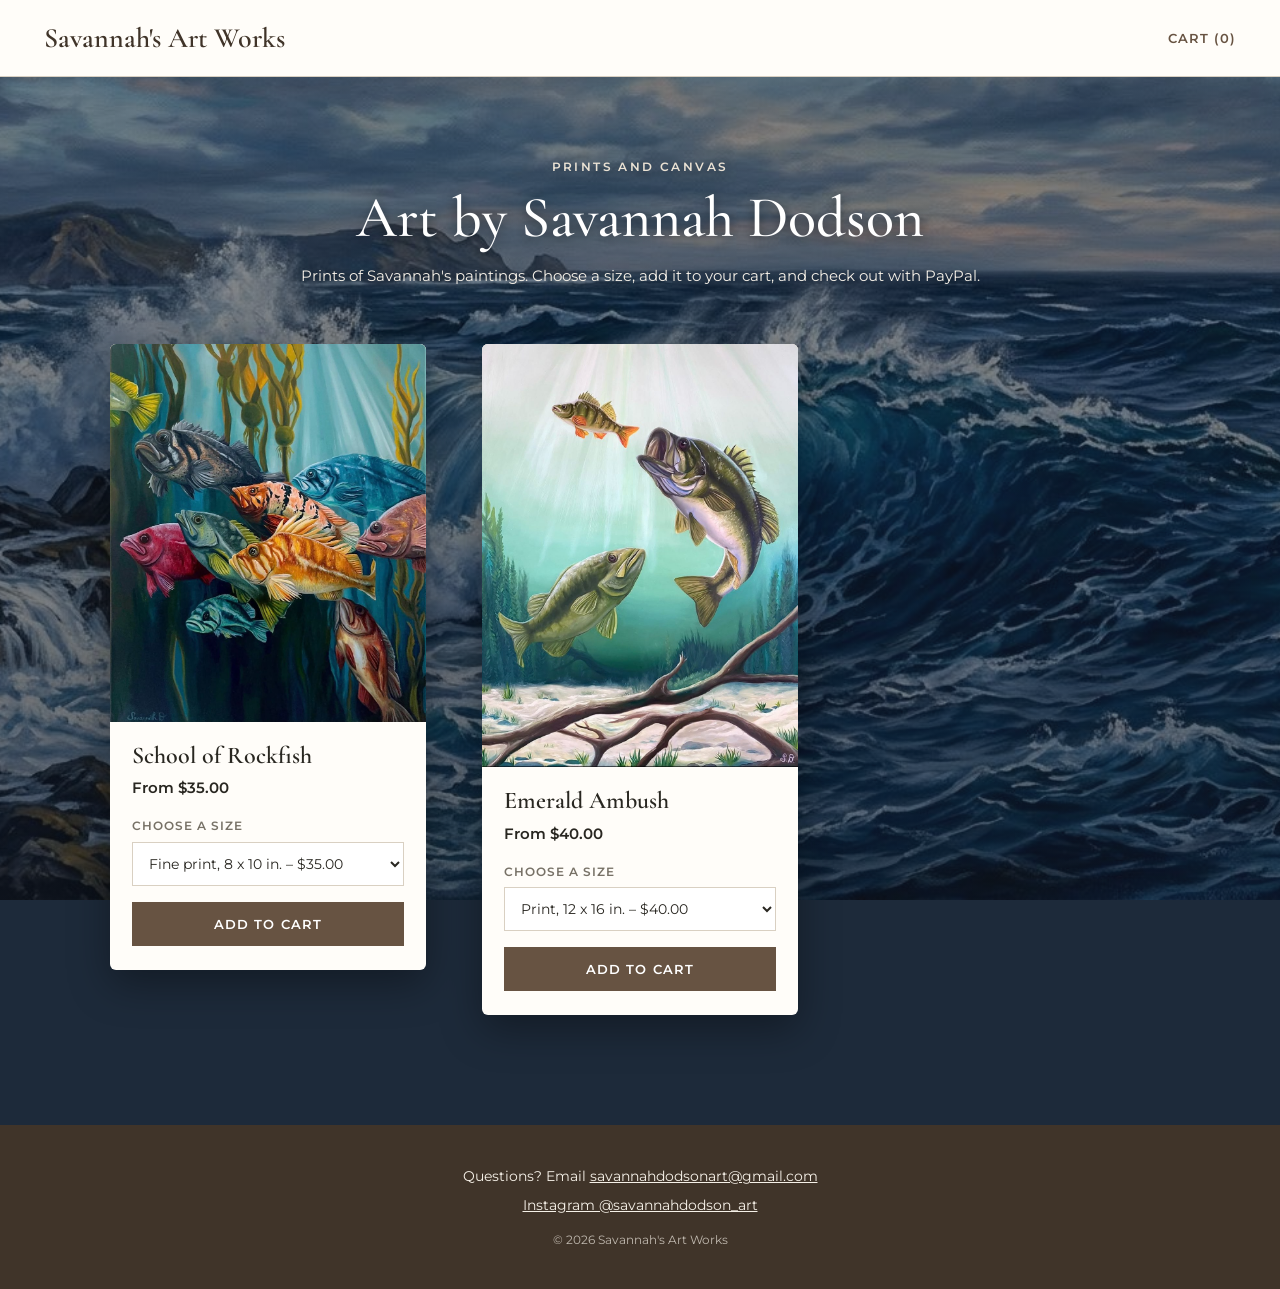
==== commit d7ad2fc4: "Add School of Rockfish, Emerald Ambush and The Boreal Shadow" ====
--- a/index.html
+++ b/index.html
@@ -24,9 +24,9 @@
     <main>
         <section class="intro">
             <div class="container">
-                <p class="eyebrow">Original artwork</p>
+                <p class="eyebrow">Prints and canvas</p>
                 <h1>Art by Savannah Dodson</h1>
-                <p class="intro-text">Everything shown here is available unless it's marked sold.</p>
+                <p class="intro-text">Prints of Savannah's paintings. Choose a size, add it to your cart, and check out with PayPal.</p>
             </div>
         </section>
 
--- a/style.css
+++ b/style.css
@@ -16,11 +16,28 @@
 * { box-sizing: border-box; margin: 0; padding: 0; }
 
 body {
-    background: var(--cream);
+    background: #1d2a3a;               /* dark blue, shows while the photo loads */
     color: var(--ink);
     font-family: var(--sans);
     font-size: 15px;
     line-height: 1.6;
+    min-height: 100vh;
+    display: flex;
+    flex-direction: column;
+}
+
+main { flex: 1; }
+
+/* Ocean painting behind every page. It stays still while the page scrolls.
+   The dark layer on top keeps the white text and cards easy to read. */
+body::before {
+    content: "";
+    position: fixed;
+    inset: 0;
+    z-index: -1;
+    background:
+        linear-gradient(rgba(16, 24, 36, 0.45), rgba(16, 24, 36, 0.6)),
+        url("assets/images/savannahsbackground.jpg") center / cover no-repeat;
 }
 
 img { display: block; max-width: 100%; }
@@ -70,16 +87,20 @@
 /* ---------- Intro ---------- */
 
 .intro {
-    padding: 70px 0 40px;
+    padding: 80px 0 56px;
     text-align: center;
-}
+    color: #fff;
+    text-shadow: 0 2px 12px rgba(0, 0, 0, 0.5);
+}
+
+.intro h1 { color: #fff; }
 
 .eyebrow {
     font-size: 12px;
     font-weight: 600;
     letter-spacing: 0.2em;
     text-transform: uppercase;
-    color: var(--brown);
+    color: var(--cream-dark);
     margin-bottom: 10px;
 }
 
@@ -92,37 +113,67 @@
 }
 
 .intro-text {
-    color: var(--muted);
+    color: var(--cream);
     margin-top: 14px;
 }
 
 /* ---------- Gallery ---------- */
 
-.gallery-section { padding: 0 0 100px; }
-
+.gallery-section { padding: 0 0 110px; }
+
+/* Wide gaps so the ocean shows between the cards
+   and the cream and blue don't crowd each other. */
 .gallery {
     display: grid;
     grid-template-columns: repeat(auto-fill, minmax(260px, 1fr));
-    gap: 32px;
+    gap: 56px;
+    max-width: 1060px;
+    margin: 0 auto;
 }
 
 .art-card {
     background: var(--paper);
-    border: 1px solid var(--line);
+    border-radius: 6px;
+    overflow: hidden;
+    box-shadow: 0 14px 40px rgba(0, 0, 0, 0.35);
     display: flex;
     flex-direction: column;
 }
 
+/* Photos show the whole painting, never cropped. */
 .art-photo {
-    aspect-ratio: 4 / 5;
     background: var(--cream-dark);
     overflow: hidden;
 }
 
 .art-photo img {
     width: 100%;
-    height: 100%;
-    object-fit: cover;
+    height: auto;
+    transition: opacity 0.2s;
+}
+
+.art-photo a:hover img { opacity: 0.92; }
+
+.art-photo .photo-placeholder { aspect-ratio: 4 / 5; }
+
+.option-label {
+    font-size: 12px;
+    font-weight: 600;
+    letter-spacing: 0.08em;
+    text-transform: uppercase;
+    color: var(--muted);
+    margin-top: auto;
+}
+
+.option-select {
+    width: 100%;
+    padding: 11px 12px;
+    margin-bottom: 10px;
+    border: 1px solid var(--line);
+    background: #fff;
+    color: var(--ink);
+    font-family: var(--sans);
+    font-size: 14px;
 }
 
 .photo-placeholder {
@@ -162,8 +213,9 @@
     margin-bottom: 10px;
 }
 
-.art-info .button,
 .art-info .sold-label { margin-top: auto; }
+
+.gallery { align-items: start; }
 
 .is-sold .art-photo { opacity: 0.6; }
 
@@ -216,9 +268,17 @@
 
 /* ---------- Cart page ---------- */
 
-.cart-page { padding: 60px 0 100px; }
-
-.cart-container { max-width: 760px; }
+.cart-page { padding: 70px 0 110px; }
+
+/* The cart sits on a cream card over the ocean. */
+.cart-container {
+    max-width: 760px;
+    width: calc(100% - 32px);
+    background: var(--paper);
+    border-radius: 6px;
+    box-shadow: 0 14px 40px rgba(0, 0, 0, 0.35);
+    padding: 44px 40px;
+}
 
 .cart-container h1 { margin-bottom: 30px; }
 
@@ -241,6 +301,29 @@
 .cart-thumb img { width: 100%; height: 100%; object-fit: cover; }
 
 .cart-item-price { font-weight: 600; }
+
+.qty {
+    display: flex;
+    align-items: center;
+    gap: 10px;
+    margin-top: 8px;
+}
+
+.qty-button {
+    width: 30px;
+    height: 30px;
+    border: 1px solid var(--line);
+    background: #fff;
+    color: var(--ink);
+    font-size: 16px;
+    cursor: pointer;
+}
+
+.qty-button:hover { border-color: var(--brown); }
+
+.qty-number { min-width: 18px; text-align: center; font-weight: 600; }
+
+.qty .remove-button { margin: 0 0 0 8px; }
 
 .remove-button {
     background: none;
@@ -255,7 +338,7 @@
 }
 
 .cart-summary {
-    background: var(--paper);
+    background: var(--cream);
     border: 1px solid var(--line);
     padding: 24px;
     margin: 30px 0;
@@ -344,6 +427,9 @@
     .logo { font-size: 22px; }
     .intro { padding: 50px 0 30px; }
     .gallery-section { padding-bottom: 70px; }
+    .gallery { gap: 40px; }
+    .cart-page { padding: 40px 0 70px; }
+    .cart-container { padding: 30px 20px; }
     .cart-item { grid-template-columns: 70px 1fr auto; gap: 12px; }
     .cart-thumb { width: 70px; }
 }
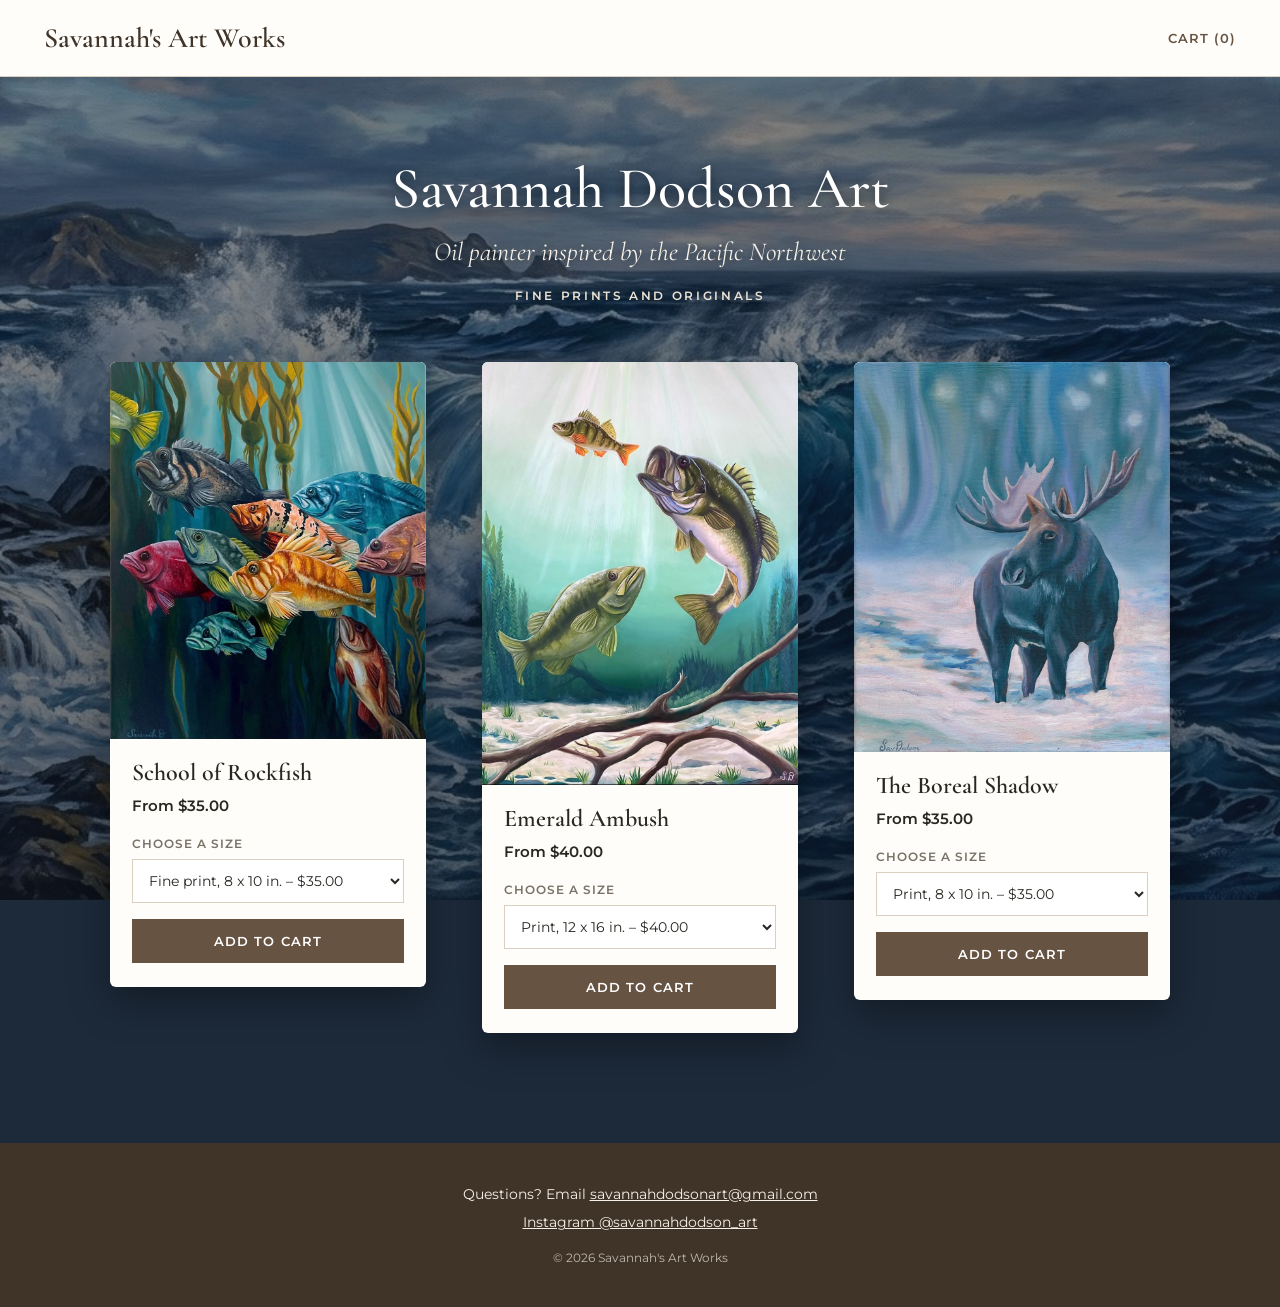
==== commit c1f8d4a5: "New heading from Savannah and add The Boreal Shadow" ====
--- a/index.html
+++ b/index.html
@@ -24,9 +24,9 @@
     <main>
         <section class="intro">
             <div class="container">
-                <p class="eyebrow">Prints and canvas</p>
-                <h1>Art by Savannah Dodson</h1>
-                <p class="intro-text">Prints of Savannah's paintings. Choose a size, add it to your cart, and check out with PayPal.</p>
+                <h1>Savannah Dodson Art</h1>
+                <p class="intro-text">Oil painter inspired by the Pacific Northwest</p>
+                <p class="intro-sub">Fine prints and originals</p>
             </div>
         </section>
 
--- a/style.css
+++ b/style.css
@@ -433,3 +433,20 @@
     .cart-item { grid-template-columns: 70px 1fr auto; gap: 12px; }
     .cart-thumb { width: 70px; }
 }
+
+/* Subtitle under "Savannah Dodson Art" */
+.intro .intro-text {
+    font-family: var(--serif);
+    font-size: clamp(20px, 2.6vw, 26px);
+    font-style: italic;
+    margin-top: 10px;
+}
+
+.intro-sub {
+    font-size: 12px;
+    font-weight: 600;
+    letter-spacing: 0.22em;
+    text-transform: uppercase;
+    color: var(--cream-dark);
+    margin-top: 14px;
+}
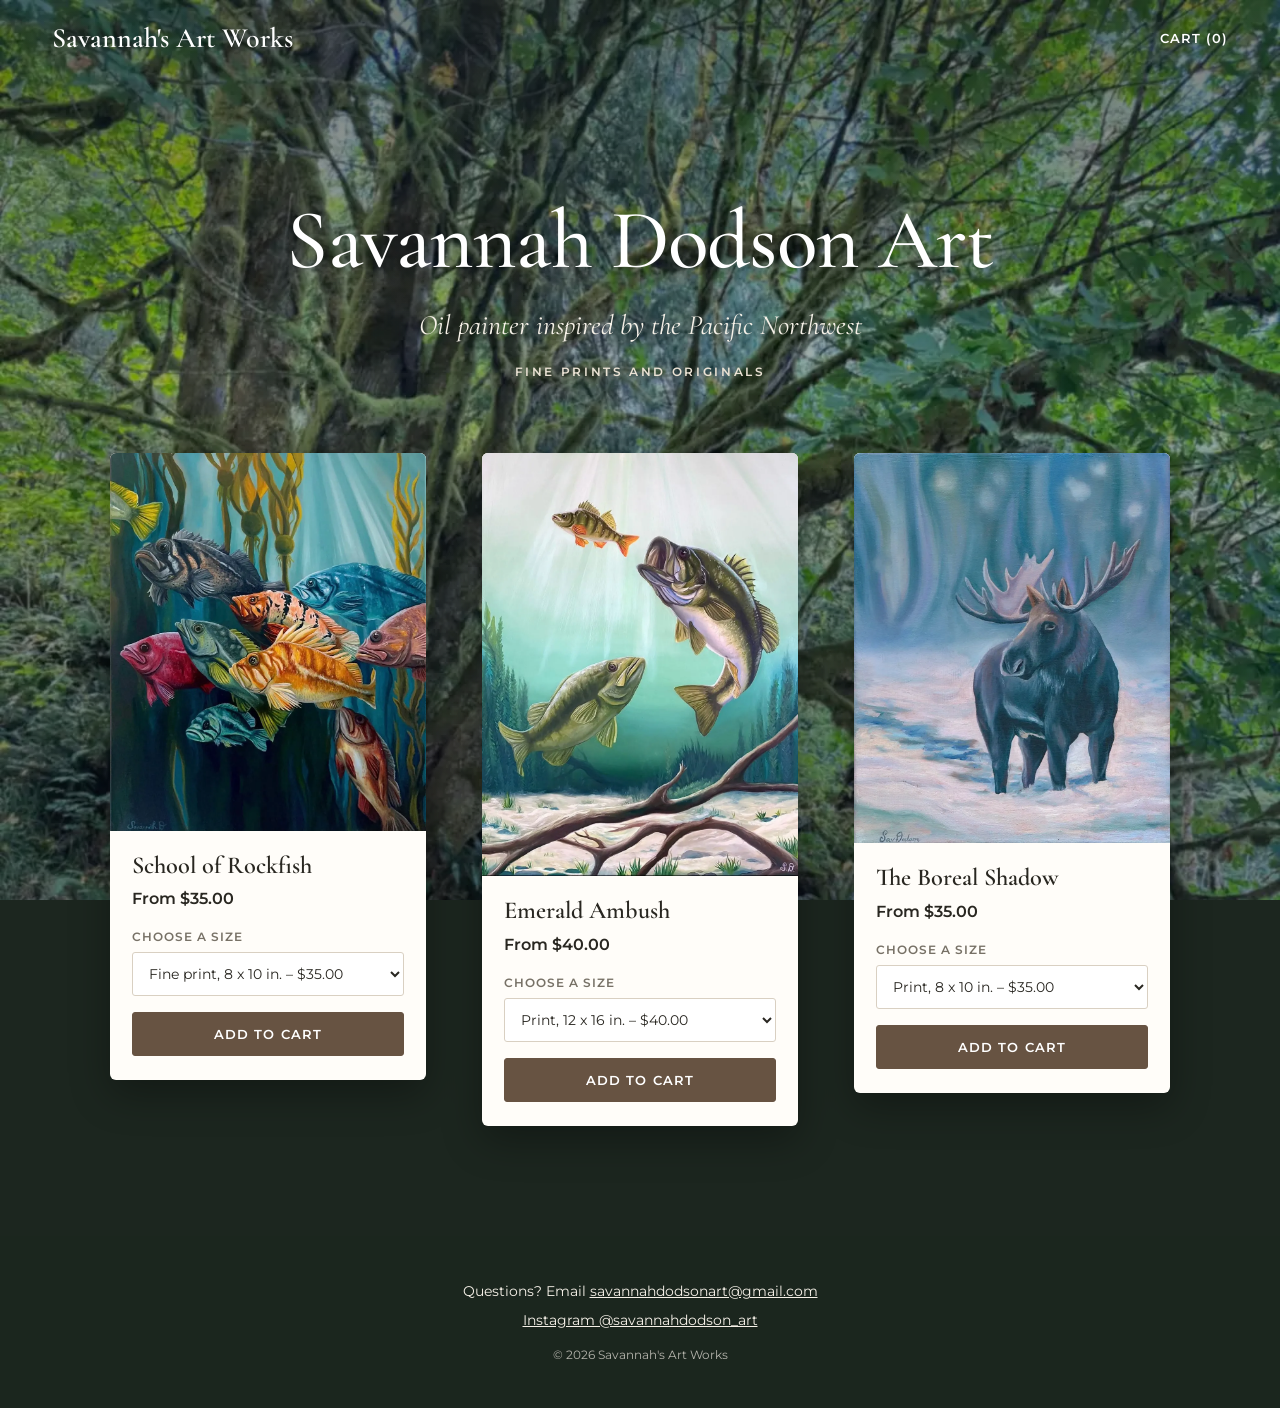
==== commit d6b8cfc2: "Forest background, scroll effects and motion" ====
--- a/index.html
+++ b/index.html
@@ -5,40 +5,53 @@
     <meta name="viewport" content="width=device-width, initial-scale=1.0">
     <!-- Draft: keeps Google from listing the site. Remove at launch. -->
     <meta name="robots" content="noindex, nofollow">
-    <title>Savannah's Art Works</title>
-    <meta name="description" content="Original artwork by Savannah Dodson.">
+    <title>Savannah Dodson Art</title>
+    <meta name="description" content="Fine prints and originals by Savannah Dodson, an oil painter inspired by the Pacific Northwest.">
+    <meta name="theme-color" content="#1c261f">
     <link rel="preconnect" href="https://fonts.googleapis.com">
     <link rel="preconnect" href="https://fonts.gstatic.com" crossorigin>
-    <link href="https://fonts.googleapis.com/css2?family=Cormorant+Garamond:wght@500;600&family=Montserrat:wght@400;500;600&display=swap" rel="stylesheet">
+    <link href="https://fonts.googleapis.com/css2?family=Cormorant+Garamond:ital,wght@0,500;0,600;1,500&family=Montserrat:wght@400;500;600&display=swap" rel="stylesheet">
+    <link rel="preload" as="image" href="assets/images/sabg.webp" type="image/webp">
+    <link rel="prefetch" href="cart.html">
     <link rel="stylesheet" href="style.css">
+    <script>document.documentElement.classList.add("js");</script>
 </head>
 <body>
+    <a class="skip-link" href="#gallery">Skip to the artwork</a>
 
-    <header class="site-header">
+    <!-- Background photo. It slides up as you scroll, revealing more of it. -->
+    <div class="bg" aria-hidden="true">
+        <picture>
+            <source srcset="assets/images/sabg.webp" type="image/webp">
+            <img id="bgImage" src="assets/images/sabg.jpg" alt="" width="1400" height="1867" fetchpriority="high" decoding="async">
+        </picture>
+    </div>
+
+    <header class="site-header" id="siteHeader">
         <div class="container header-inner">
             <a href="index.html" class="logo">Savannah's Art Works</a>
             <a href="cart.html" class="cart-link">Cart (<span class="cart-count">0</span>)</a>
         </div>
     </header>
 
-    <main>
+    <main id="main">
         <section class="intro">
             <div class="container">
-                <h1>Savannah Dodson Art</h1>
-                <p class="intro-text">Oil painter inspired by the Pacific Northwest</p>
-                <p class="intro-sub">Fine prints and originals</p>
+                <h1 class="split-words">Savannah Dodson Art</h1>
+                <p class="intro-text reveal" style="--delay: 0.45s">Oil painter inspired by the Pacific Northwest</p>
+                <p class="intro-sub reveal" style="--delay: 0.6s">Fine prints and originals</p>
             </div>
         </section>
 
-        <section class="gallery-section">
+        <section class="gallery-section" aria-label="Artwork for sale">
             <div class="container">
-                <div id="gallery" class="gallery"></div>
+                <div id="gallery" class="gallery" tabindex="-1"></div>
             </div>
         </section>
     </main>
 
     <footer class="site-footer">
-        <div class="container footer-inner">
+        <div class="container footer-inner reveal">
             <p>Questions? Email <a href="mailto:savannahdodsonart@gmail.com">savannahdodsonart@gmail.com</a></p>
             <p><a href="https://www.instagram.com/savannahdodson_art/" target="_blank" rel="noopener">Instagram @savannahdodson_art</a></p>
             <p class="copyright">&copy; <span id="currentYear"></span> Savannah's Art Works</p>
@@ -47,7 +60,8 @@
 
     <div id="toast" class="toast" role="status" aria-live="polite"></div>
 
-    <script src="artwork.js"></script>
-    <script src="script.js"></script>
+    <script src="assets/js/lenis.min.js" defer></script>
+    <script src="artwork.js" defer></script>
+    <script src="script.js" defer></script>
 </body>
 </html>
--- a/style.css
+++ b/style.css
@@ -1,4 +1,4 @@
-/* style.css - Savannah's Art Works (simple version) */
+/* style.css - Savannah's Art Works */
 
 :root {
     --cream: #f6f1e8;
@@ -9,36 +9,37 @@
     --line: #d9d0c2;
     --brown: #675342;
     --brown-dark: #403429;
+    --forest: #1c261f;
     --serif: "Cormorant Garamond", Georgia, serif;
     --sans: "Montserrat", Arial, sans-serif;
+
+    /* Motion: tuned curves instead of the default "ease" */
+    --ease-out: cubic-bezier(0.22, 1, 0.36, 1);      /* fast start, soft landing */
+    --ease-in-out: cubic-bezier(0.65, 0, 0.35, 1);
+    --ease-spring: cubic-bezier(0.34, 1.56, 0.64, 1); /* tiny overshoot */
+
+    /* Fluid spacing: grows smoothly with the screen, no jumps */
+    --gutter: clamp(16px, 4vw, 32px);
+    --section: clamp(56px, 9vw, 110px);
+    --header-h: clamp(64px, 8vw, 76px);
 }
 
 * { box-sizing: border-box; margin: 0; padding: 0; }
 
+html { background: var(--forest); }
+
 body {
-    background: #1d2a3a;               /* dark blue, shows while the photo loads */
     color: var(--ink);
     font-family: var(--sans);
-    font-size: 15px;
+    font-size: clamp(14px, 0.85rem + 0.2vw, 16px);
     line-height: 1.6;
     min-height: 100vh;
     display: flex;
     flex-direction: column;
+    -webkit-font-smoothing: antialiased;
 }
 
 main { flex: 1; }
-
-/* Ocean painting behind every page. It stays still while the page scrolls.
-   The dark layer on top keeps the white text and cards easy to read. */
-body::before {
-    content: "";
-    position: fixed;
-    inset: 0;
-    z-index: -1;
-    background:
-        linear-gradient(rgba(16, 24, 36, 0.45), rgba(16, 24, 36, 0.6)),
-        url("assets/images/savannahsbackground.jpg") center / cover no-repeat;
-}
 
 img { display: block; max-width: 100%; }
 a { color: inherit; }
@@ -47,114 +48,347 @@
     width: 100%;
     max-width: 1240px;
     margin: 0 auto;
-    padding: 0 24px;
-}
-
-/* ---------- Header ---------- */
+    padding: 0 var(--gutter);
+}
+
+/* Lenis smooth scrolling helpers */
+html.lenis, html.lenis body { height: auto; }
+.lenis.lenis-stopped { overflow: clip; }
+
+/* ---------- Accessibility ---------- */
+
+.skip-link {
+    position: fixed;
+    top: 12px;
+    left: 12px;
+    z-index: 100;
+    padding: 10px 16px;
+    background: var(--paper);
+    color: var(--ink);
+    font-weight: 600;
+    transform: translateY(-160%);
+    transition: transform 0.3s var(--ease-out);
+}
+
+.skip-link:focus { transform: translateY(0); }
+
+:focus-visible {
+    outline: 2px solid #e9c46a;
+    outline-offset: 3px;
+}
+
+/* ---------- Background photo ----------
+   The photo is as wide as the screen and taller than it.
+   script.js slides it up as you scroll, so the bottom
+   (the water) is revealed by the time you reach the end. */
+
+.bg {
+    position: fixed;
+    inset: 0;
+    z-index: -1;
+    overflow: hidden;
+    background: var(--forest) url("[data-uri]") center top / cover no-repeat;
+    view-transition-name: page-bg;
+}
+
+.bg img {
+    width: 100%;
+    height: auto;
+    min-height: 135vh;            /* phones: still tall enough to scroll through */
+    object-fit: cover;
+    will-change: transform;
+    opacity: 0;
+    transition: opacity 0.9s var(--ease-out);
+}
+
+.bg img.loaded { opacity: 1; }
+
+/* Darkens the photo so cards and white text stay easy to read. */
+.bg::after {
+    content: "";
+    position: absolute;
+    inset: 0;
+    background: linear-gradient(180deg,
+        rgba(14, 22, 16, 0.55) 0%,
+        rgba(14, 22, 16, 0.35) 40%,
+        rgba(10, 20, 22, 0.5) 100%);
+}
+
+/* ---------- Header (hides on scroll down, returns on scroll up) ---------- */
 
 .site-header {
-    background: var(--paper);
-    border-bottom: 1px solid var(--line);
-}
+    position: fixed;
+    top: 0;
+    left: 0;
+    right: 0;
+    z-index: 50;
+    color: #fff;
+    transition: transform 0.5s var(--ease-out), color 0.4s var(--ease-out);
+    view-transition-name: site-header;
+}
+
+/* Frosted bar that fades in once you've scrolled a little */
+.site-header::before {
+    content: "";
+    position: absolute;
+    inset: 0;
+    background: rgba(255, 253, 249, 0.88);
+    -webkit-backdrop-filter: blur(14px) saturate(1.2);
+    backdrop-filter: blur(14px) saturate(1.2);
+    box-shadow: 0 1px 0 rgba(64, 52, 41, 0.12);
+    opacity: 0;
+    transition: opacity 0.4s var(--ease-out);
+}
+
+.site-header.is-scrolled { color: var(--brown-dark); }
+.site-header.is-scrolled::before { opacity: 1; }
+.site-header.is-hidden { transform: translateY(-100%); }
 
 .header-inner {
+    position: relative;
     display: flex;
     align-items: center;
     justify-content: space-between;
-    min-height: 76px;
+    min-height: var(--header-h);
     gap: 16px;
 }
 
 .logo {
     font-family: var(--serif);
-    font-size: 28px;
+    font-size: clamp(21px, 1.2rem + 0.8vw, 28px);
     font-weight: 600;
     text-decoration: none;
-    color: var(--brown-dark);
+    color: inherit;
 }
 
 .cart-link {
+    position: relative;
     font-size: 13px;
     font-weight: 600;
     letter-spacing: 0.08em;
     text-transform: uppercase;
     text-decoration: none;
-    color: var(--brown);
-}
-
-.cart-link:hover { color: var(--brown-dark); }
+    color: inherit;
+    padding: 6px 0;
+}
+
+/* Underline that draws in on hover */
+.cart-link::after {
+    content: "";
+    position: absolute;
+    left: 0;
+    right: 0;
+    bottom: 0;
+    height: 1px;
+    background: currentColor;
+    transform: scaleX(0);
+    transform-origin: right;
+    transition: transform 0.45s var(--ease-out);
+}
+
+.cart-link:hover::after,
+.cart-link[aria-current="page"]::after {
+    transform: scaleX(1);
+    transform-origin: left;
+}
+
+.cart-count { display: inline-block; }
+.cart-count.bump { animation: bump 0.5s var(--ease-spring); }
+
+@keyframes bump {
+    0% { transform: scale(1); }
+    40% { transform: scale(1.5); }
+    100% { transform: scale(1); }
+}
 
 /* ---------- Intro ---------- */
 
 .intro {
-    padding: 80px 0 56px;
+    padding: calc(var(--header-h) + clamp(56px, 10vw, 120px)) 0 clamp(40px, 6vw, 72px);
     text-align: center;
     color: #fff;
-    text-shadow: 0 2px 12px rgba(0, 0, 0, 0.5);
+    text-shadow: 0 2px 16px rgba(0, 0, 0, 0.45);
+}
+
+h1 {
+    font-family: var(--serif);
+    font-size: clamp(40px, 1.5rem + 5vw, 84px);
+    font-weight: 500;
+    line-height: 1.05;
+    letter-spacing: -0.01em;
+    color: var(--brown-dark);
 }
 
 .intro h1 { color: #fff; }
 
-.eyebrow {
+.intro-text {
+    font-family: var(--serif);
+    font-size: clamp(20px, 1rem + 1vw, 28px);
+    font-style: italic;
+    color: var(--cream);
+    margin-top: 12px;
+}
+
+.intro-sub {
     font-size: 12px;
     font-weight: 600;
-    letter-spacing: 0.2em;
+    letter-spacing: 0.22em;
     text-transform: uppercase;
     color: var(--cream-dark);
-    margin-bottom: 10px;
-}
-
-h1 {
-    font-family: var(--serif);
-    font-size: clamp(38px, 6vw, 58px);
-    font-weight: 500;
-    line-height: 1.1;
-    color: var(--brown-dark);
-}
-
-.intro-text {
-    color: var(--cream);
     margin-top: 14px;
 }
 
+/* Headline words rise in one after another */
+.split-words .word {
+    display: inline-block;
+    overflow: hidden;
+    vertical-align: bottom;
+    padding-bottom: 0.08em;
+}
+
+.split-words .word > span {
+    display: inline-block;
+    transform: translateY(110%);
+    transition: transform 1.1s var(--ease-out);
+    transition-delay: var(--delay, 0s);
+}
+
+.split-words.is-visible .word > span { transform: translateY(0); }
+
+/* ---------- Scroll reveals ---------- */
+
+.js .reveal {
+    opacity: 0;
+    transform: translateY(32px) scale(0.985);
+    transition:
+        opacity 0.9s var(--ease-out),
+        transform 1.1s var(--ease-out);
+    transition-delay: var(--delay, 0s);
+}
+
+.js .reveal.is-visible {
+    opacity: 1;
+    transform: none;
+}
+
 /* ---------- Gallery ---------- */
 
-.gallery-section { padding: 0 0 110px; }
-
-/* Wide gaps so the ocean shows between the cards
-   and the cream and blue don't crowd each other. */
+.gallery-section { padding: 0 0 var(--section); }
+
+/* Wide gaps so the photo shows between the cards. */
 .gallery {
     display: grid;
-    grid-template-columns: repeat(auto-fill, minmax(260px, 1fr));
-    gap: 56px;
+    grid-template-columns: repeat(auto-fill, minmax(min(100%, 280px), 1fr));
+    gap: clamp(32px, 5vw, 56px);
     max-width: 1060px;
     margin: 0 auto;
-}
+    align-items: start;
+}
+
+.gallery:focus { outline: none; }
 
 .art-card {
+    position: relative;
     background: var(--paper);
     border-radius: 6px;
-    overflow: hidden;
-    box-shadow: 0 14px 40px rgba(0, 0, 0, 0.35);
     display: flex;
     flex-direction: column;
-}
-
-/* Photos show the whole painting, never cropped. */
+    box-shadow: 0 14px 40px rgba(0, 0, 0, 0.32);
+    transition:
+        opacity 0.9s var(--ease-out),
+        transform 0.6s var(--ease-out);
+}
+
+/* Deeper shadow that fades in on hover (opacity only, so it stays smooth) */
+.art-card::after {
+    content: "";
+    position: absolute;
+    inset: 0;
+    border-radius: inherit;
+    box-shadow: 0 28px 60px rgba(0, 0, 0, 0.42);
+    opacity: 0;
+    transition: opacity 0.6s var(--ease-out);
+    pointer-events: none;
+}
+
+@media (hover: hover) {
+    .art-card.is-visible:hover { transform: translateY(-6px); }
+    .art-card:hover::after { opacity: 1; }
+    .art-card:hover .art-photo img.loaded { transform: scale(1.035); }
+}
+
+/* Photo box. Its size is reserved up front so nothing jumps. */
 .art-photo {
+    position: relative;
+    overflow: hidden;
+    border-radius: 6px 6px 0 0;
     background: var(--cream-dark);
-    overflow: hidden;
+}
+
+.art-photo a { display: block; }
+
+/* Shimmer while the photo loads */
+.art-photo::before {
+    content: "";
+    position: absolute;
+    inset: 0;
+    background: linear-gradient(100deg, transparent 30%, rgba(255, 255, 255, 0.55) 50%, transparent 70%);
+    transform: translateX(-100%);
+    animation: shimmer 1.4s var(--ease-in-out) infinite;
+}
+
+.art-photo.loaded::before { display: none; }
+
+@keyframes shimmer {
+    to { transform: translateX(100%); }
 }
 
 .art-photo img {
     width: 100%;
-    height: auto;
-    transition: opacity 0.2s;
-}
-
-.art-photo a:hover img { opacity: 0.92; }
-
-.art-photo .photo-placeholder { aspect-ratio: 4 / 5; }
+    height: 100%;
+    object-fit: cover;
+    opacity: 0;
+    transform: scale(1.04);
+    transition:
+        opacity 0.8s var(--ease-out),
+        transform 1.2s var(--ease-out);
+}
+
+.art-photo img.loaded { opacity: 1; transform: scale(1); }
+
+.photo-placeholder {
+    aspect-ratio: 4 / 5;
+    display: flex;
+    align-items: center;
+    justify-content: center;
+    color: var(--muted);
+    font-size: 13px;
+}
+
+.art-info {
+    padding: 20px 22px 24px;
+    display: flex;
+    flex-direction: column;
+    gap: 6px;
+}
+
+.art-info h2,
+.cart-item-info h2 {
+    font-family: var(--serif);
+    font-size: clamp(22px, 1.2rem + 0.4vw, 26px);
+    font-weight: 600;
+    line-height: 1.2;
+}
+
+.art-details {
+    font-size: 13px;
+    color: var(--muted);
+}
+
+.art-price {
+    font-weight: 600;
+    margin-bottom: 10px;
+}
 
 .option-label {
     font-size: 12px;
@@ -162,7 +396,6 @@
     letter-spacing: 0.08em;
     text-transform: uppercase;
     color: var(--muted);
-    margin-top: auto;
 }
 
 .option-select {
@@ -170,52 +403,16 @@
     padding: 11px 12px;
     margin-bottom: 10px;
     border: 1px solid var(--line);
+    border-radius: 3px;
     background: #fff;
     color: var(--ink);
     font-family: var(--sans);
     font-size: 14px;
-}
-
-.photo-placeholder {
-    width: 100%;
-    height: 100%;
-    display: flex;
-    align-items: center;
-    justify-content: center;
-    background: var(--cream-dark);
-    color: var(--muted);
-    font-size: 13px;
-}
-
-.art-info {
-    padding: 20px 22px 24px;
-    display: flex;
-    flex-direction: column;
-    gap: 6px;
-    flex: 1;
-}
-
-.art-info h2,
-.cart-item-info h2 {
-    font-family: var(--serif);
-    font-size: 24px;
-    font-weight: 600;
-    line-height: 1.2;
-}
-
-.art-details {
-    font-size: 13px;
-    color: var(--muted);
-}
-
-.art-price {
-    font-weight: 600;
-    margin-bottom: 10px;
-}
-
-.art-info .sold-label { margin-top: auto; }
-
-.gallery { align-items: start; }
+    cursor: pointer;
+    transition: border-color 0.3s var(--ease-out);
+}
+
+.option-select:hover { border-color: var(--brown); }
 
 .is-sold .art-photo { opacity: 0.6; }
 
@@ -234,10 +431,14 @@
 /* ---------- Buttons ---------- */
 
 .button {
+    position: relative;
+    overflow: hidden;
+    isolation: isolate;
     display: block;
     width: 100%;
     padding: 13px 18px;
     border: 1px solid var(--brown);
+    border-radius: 3px;
     background: var(--brown);
     color: #fff;
     font-family: var(--sans);
@@ -248,54 +449,95 @@
     text-align: center;
     text-decoration: none;
     cursor: pointer;
-}
-
-.button:hover { background: var(--brown-dark); border-color: var(--brown-dark); }
-
-.button-outline {
-    background: transparent;
-    color: var(--brown);
-}
-
-.button-outline:hover { color: #fff; }
+    transition: transform 0.35s var(--ease-out);
+}
+
+/* Darker fill that sweeps up from the bottom on hover */
+.button::before {
+    content: "";
+    position: absolute;
+    inset: 0;
+    z-index: -1;
+    background: var(--brown-dark);
+    transform: scaleY(0);
+    transform-origin: bottom;
+    transition: transform 0.45s var(--ease-out);
+}
+
+@media (hover: hover) {
+    .button:hover { transform: translateY(-2px); }
+    .button:hover::before { transform: scaleY(1); }
+}
+
+.button:active { transform: translateY(0) scale(0.97); transition-duration: 0.1s; }
+
+.button.added::after {
+    content: "\2713";
+    margin-left: 8px;
+    display: inline-block;
+    animation: pop 0.4s var(--ease-spring);
+}
+
+@keyframes pop {
+    from { transform: scale(0); }
+    to { transform: scale(1); }
+}
 
 .button:disabled {
     background: var(--line);
     border-color: var(--line);
     color: var(--muted);
     cursor: not-allowed;
-}
+    transform: none;
+}
+
+.button:disabled::before { display: none; }
 
 /* ---------- Cart page ---------- */
 
-.cart-page { padding: 70px 0 110px; }
-
-/* The cart sits on a cream card over the ocean. */
+.cart-page { padding: calc(var(--header-h) + clamp(32px, 6vw, 70px)) 0 var(--section); }
+.cart-page:focus { outline: none; }
+
 .cart-container {
     max-width: 760px;
     width: calc(100% - 32px);
     background: var(--paper);
     border-radius: 6px;
     box-shadow: 0 14px 40px rgba(0, 0, 0, 0.35);
-    padding: 44px 40px;
-}
-
-.cart-container h1 { margin-bottom: 30px; }
+    padding: clamp(28px, 5vw, 44px) clamp(20px, 5vw, 40px);
+}
+
+.cart-container h1 { margin-bottom: 30px; font-size: clamp(36px, 1.5rem + 3vw, 56px); }
 
 .cart-item {
     display: grid;
-    grid-template-columns: 90px 1fr auto;
-    gap: 18px;
+    grid-template-columns: clamp(70px, 12vw, 90px) 1fr auto;
+    gap: clamp(12px, 2.5vw, 18px);
     align-items: center;
     padding: 18px 0;
     border-bottom: 1px solid var(--line);
+    animation: slide-in 0.6s var(--ease-out) both;
+}
+
+.no-anim .cart-item { animation: none; }
+
+.cart-item.leaving {
+    animation: slide-out 0.35s var(--ease-in-out) both;
+}
+
+@keyframes slide-in {
+    from { opacity: 0; transform: translateX(-16px); }
+}
+
+@keyframes slide-out {
+    to { opacity: 0; transform: translateX(24px); }
 }
 
 .cart-thumb {
-    width: 90px;
     aspect-ratio: 4 / 5;
     background: var(--cream-dark);
     overflow: hidden;
+    border-radius: 3px;
 }
 
 .cart-thumb img { width: 100%; height: 100%; object-fit: cover; }
@@ -313,23 +555,24 @@
     width: 30px;
     height: 30px;
     border: 1px solid var(--line);
+    border-radius: 3px;
     background: #fff;
     color: var(--ink);
     font-size: 16px;
     cursor: pointer;
+    transition: transform 0.3s var(--ease-spring), border-color 0.3s var(--ease-out);
 }
 
 .qty-button:hover { border-color: var(--brown); }
+.qty-button:active { transform: scale(0.88); }
 
 .qty-number { min-width: 18px; text-align: center; font-weight: 600; }
-
-.qty .remove-button { margin: 0 0 0 8px; }
 
 .remove-button {
     background: none;
     border: none;
     padding: 0;
-    margin-top: 6px;
+    margin-left: 8px;
     font-family: var(--sans);
     font-size: 12px;
     color: var(--brown);
@@ -340,6 +583,7 @@
 .cart-summary {
     background: var(--cream);
     border: 1px solid var(--line);
+    border-radius: 4px;
     padding: 24px;
     margin: 30px 0;
 }
@@ -366,8 +610,9 @@
 }
 
 .thank-you {
-    background: var(--paper);
+    background: var(--cream);
     border: 1px solid var(--line);
+    border-radius: 4px;
     padding: 24px;
     margin-bottom: 24px;
 }
@@ -389,9 +634,9 @@
 /* ---------- Footer ---------- */
 
 .site-footer {
-    background: var(--brown-dark);
+    background: rgba(28, 38, 31, 0.92);
     color: var(--cream);
-    padding: 40px 0;
+    padding: clamp(32px, 5vw, 44px) 0;
     text-align: center;
     font-size: 14px;
 }
@@ -408,45 +653,46 @@
     position: fixed;
     left: 50%;
     bottom: 24px;
-    transform: translate(-50%, 20px);
+    z-index: 60;
+    transform: translate(-50%, 24px);
     background: var(--ink);
     color: #fff;
     padding: 12px 20px;
+    border-radius: 4px;
     font-size: 14px;
     opacity: 0;
     pointer-events: none;
-    transition: opacity 0.25s, transform 0.25s;
+    transition: opacity 0.35s var(--ease-out), transform 0.5s var(--ease-spring);
     max-width: calc(100% - 32px);
 }
 
 .toast.show { opacity: 1; transform: translate(-50%, 0); }
 
-/* ---------- Small screens ---------- */
-
-@media (max-width: 600px) {
-    .logo { font-size: 22px; }
-    .intro { padding: 50px 0 30px; }
-    .gallery-section { padding-bottom: 70px; }
-    .gallery { gap: 40px; }
-    .cart-page { padding: 40px 0 70px; }
-    .cart-container { padding: 30px 20px; }
-    .cart-item { grid-template-columns: 70px 1fr auto; gap: 12px; }
-    .cart-thumb { width: 70px; }
-}
-
-/* Subtitle under "Savannah Dodson Art" */
-.intro .intro-text {
-    font-family: var(--serif);
-    font-size: clamp(20px, 2.6vw, 26px);
-    font-style: italic;
-    margin-top: 10px;
-}
-
-.intro-sub {
-    font-size: 12px;
-    font-weight: 600;
-    letter-spacing: 0.22em;
-    text-transform: uppercase;
-    color: var(--cream-dark);
-    margin-top: 14px;
-}
+/* ---------- Page transitions (cross-fade between pages) ---------- */
+
+@view-transition { navigation: auto; }
+
+::view-transition-old(root) { animation: 0.35s var(--ease-in-out) both fade-out; }
+::view-transition-new(root) { animation: 0.5s var(--ease-out) both fade-in; }
+
+@keyframes fade-out { to { opacity: 0; } }
+@keyframes fade-in { from { opacity: 0; } }
+
+/* ---------- Reduced motion ----------
+   For people whose device asks for less movement:
+   no sliding, no smooth-scroll, no parallax. Things just appear. */
+
+@media (prefers-reduced-motion: reduce) {
+    *, *::before, *::after {
+        animation-duration: 0.01ms !important;
+        animation-iteration-count: 1 !important;
+        transition-duration: 0.01ms !important;
+        transition-delay: 0s !important;
+    }
+
+    .js .reveal { opacity: 1; transform: none; }
+    .split-words .word > span { transform: none; }
+    .bg img { transform: none !important; }
+
+    @view-transition { navigation: none; }
+}
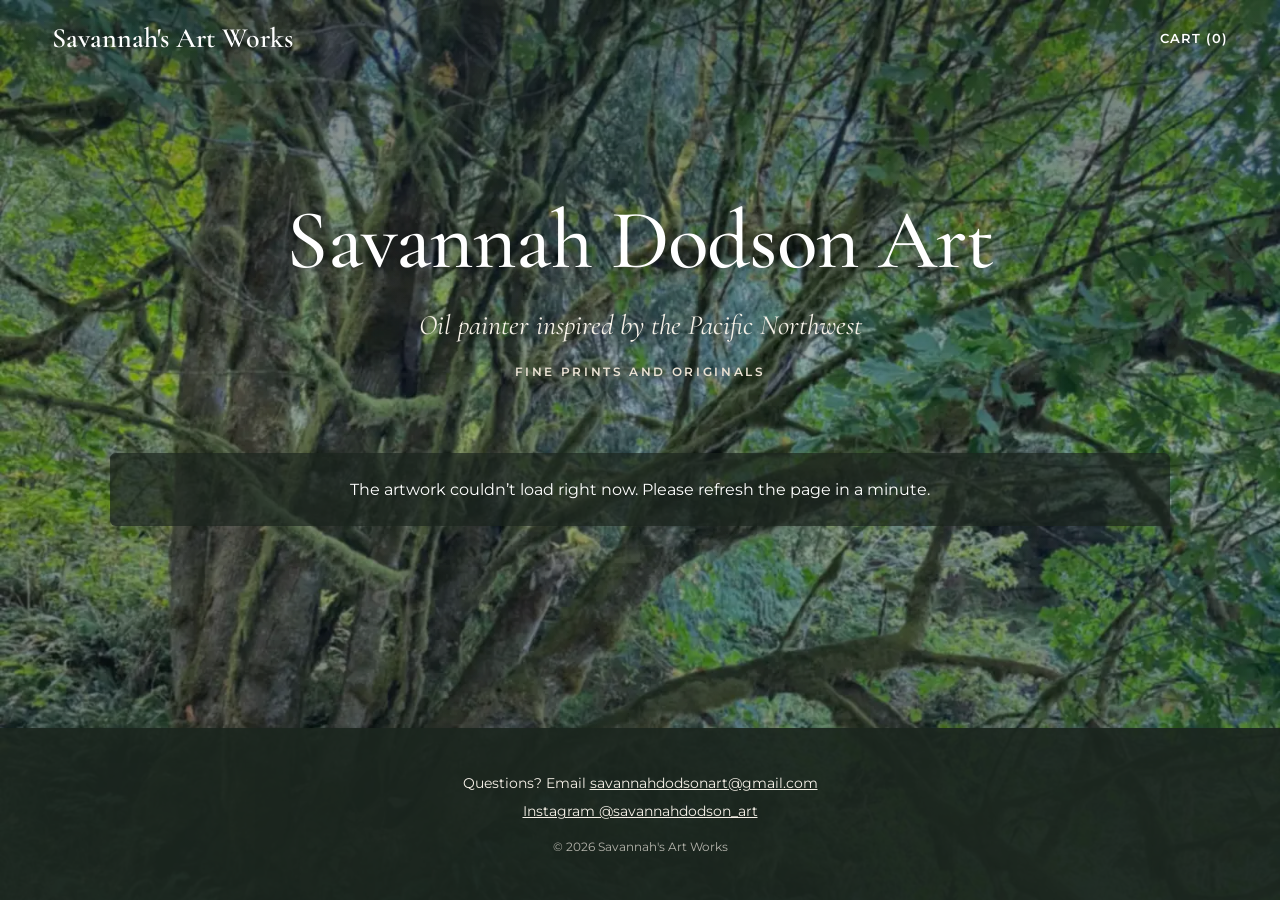
==== commit 1af00674: "Shop reads from database; add Manage my art page" ====
--- a/index.html
+++ b/index.html
@@ -8,6 +8,7 @@
     <title>Savannah Dodson Art</title>
     <meta name="description" content="Fine prints and originals by Savannah Dodson, an oil painter inspired by the Pacific Northwest.">
     <meta name="theme-color" content="#1c261f">
+    <link rel="preconnect" href="https://fvpabbsulpwhioqbwqrq.supabase.co" crossorigin>
     <link rel="preconnect" href="https://fonts.googleapis.com">
     <link rel="preconnect" href="https://fonts.gstatic.com" crossorigin>
     <link href="https://fonts.googleapis.com/css2?family=Cormorant+Garamond:ital,wght@0,500;0,600;1,500&family=Montserrat:wght@400;500;600&display=swap" rel="stylesheet">
@@ -61,7 +62,7 @@
     <div id="toast" class="toast" role="status" aria-live="polite"></div>
 
     <script src="assets/js/lenis.min.js" defer></script>
-    <script src="artwork.js" defer></script>
+    <script src="config.js" defer></script>
     <script src="script.js" defer></script>
 </body>
 </html>
--- a/style.css
+++ b/style.css
@@ -696,3 +696,52 @@
 
     @view-transition { navigation: none; }
 }
+
+/* ---------- Loading and status bits ---------- */
+
+/* Placeholder cards while the paintings load */
+.art-card.skeleton {
+    aspect-ratio: 3 / 4.6;
+    overflow: hidden;
+    background: rgba(255, 253, 249, 0.82);
+}
+
+.art-card.skeleton::before {
+    content: "";
+    position: absolute;
+    inset: 0;
+    background: linear-gradient(100deg, transparent 30%, rgba(255, 255, 255, 0.6) 50%, transparent 70%);
+    transform: translateX(-100%);
+    animation: shimmer 1.4s var(--ease-in-out) infinite;
+}
+
+.load-error {
+    grid-column: 1 / -1;
+    text-align: center;
+    color: #fff;
+    background: rgba(28, 38, 31, 0.7);
+    padding: 24px;
+    border-radius: 6px;
+}
+
+.original-badge {
+    display: inline-block;
+    margin-left: 8px;
+    padding: 2px 8px;
+    border-radius: 999px;
+    background: var(--cream-dark);
+    color: var(--brown-dark);
+    font-size: 11px;
+    font-weight: 600;
+    letter-spacing: 0.06em;
+    text-transform: uppercase;
+    vertical-align: 2px;
+}
+
+.one-of-a-kind {
+    font-size: 12px;
+    font-weight: 600;
+    letter-spacing: 0.06em;
+    text-transform: uppercase;
+    color: var(--muted);
+}
